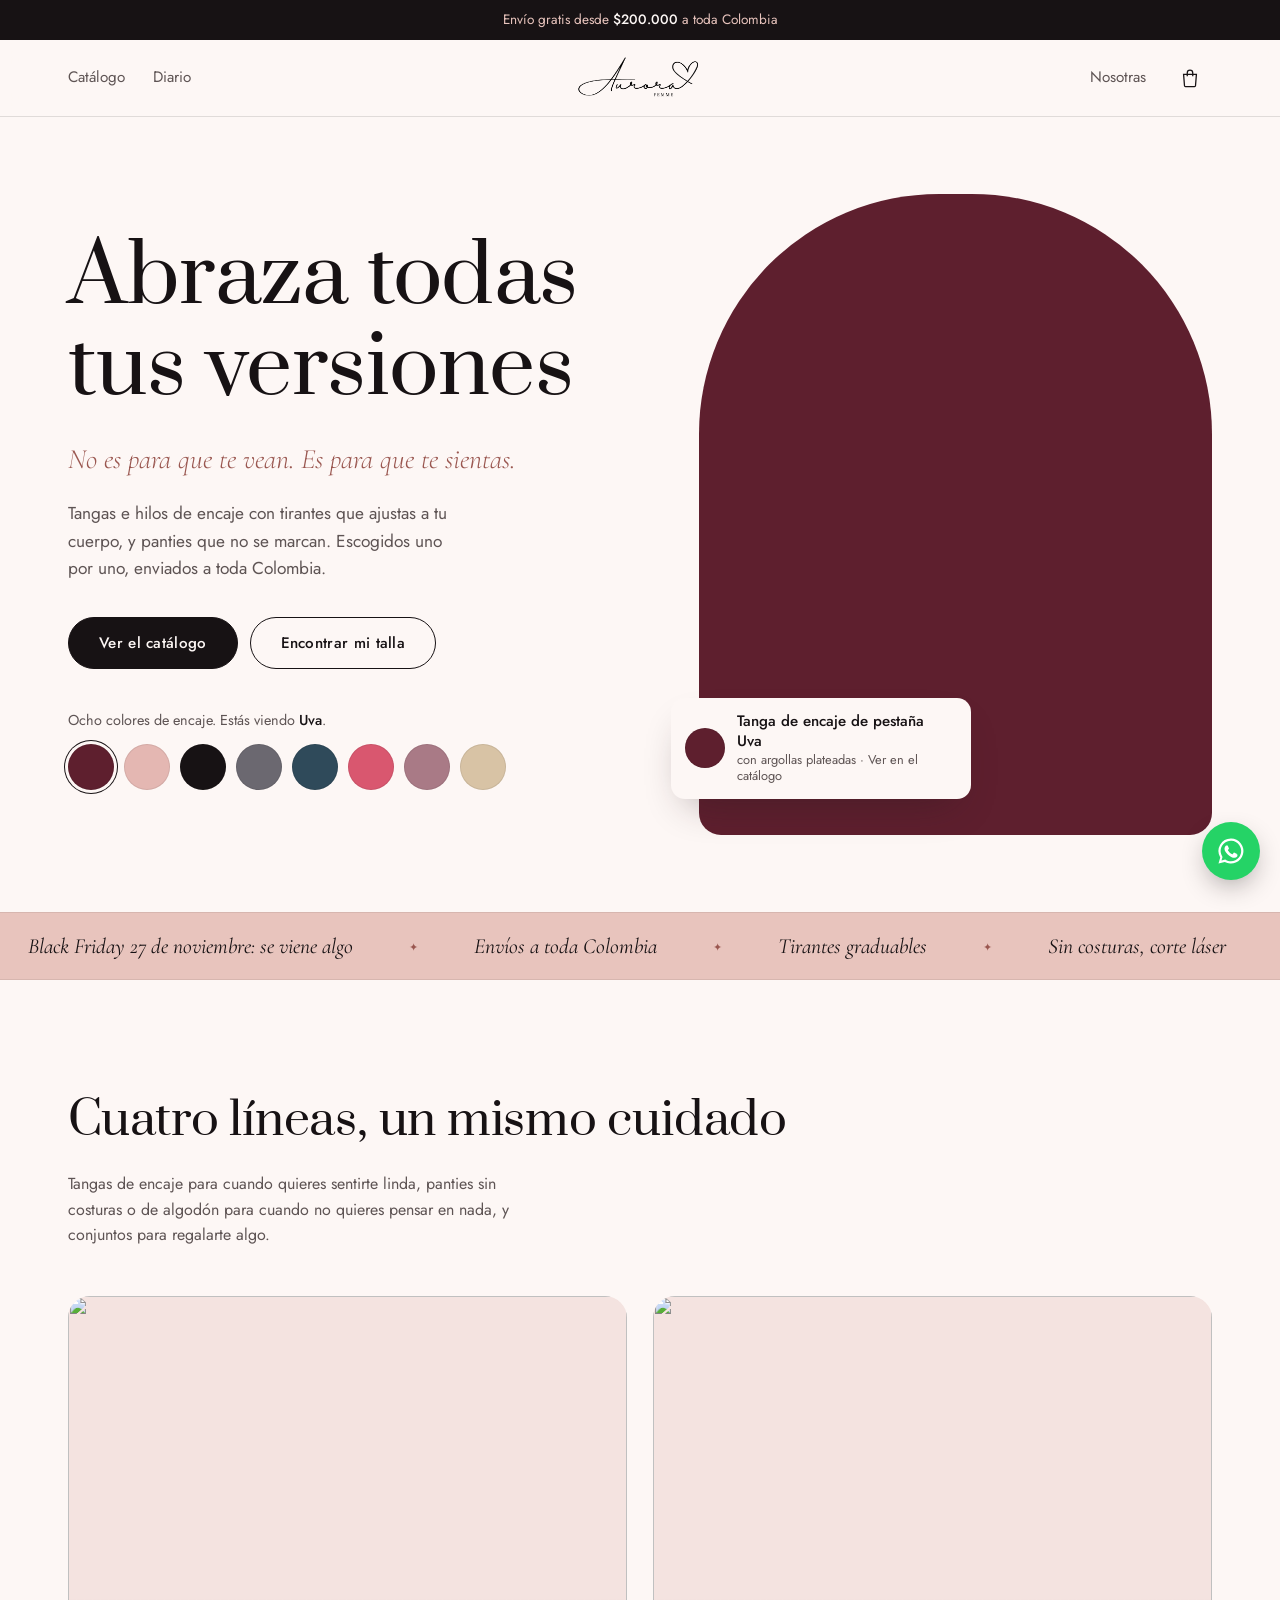
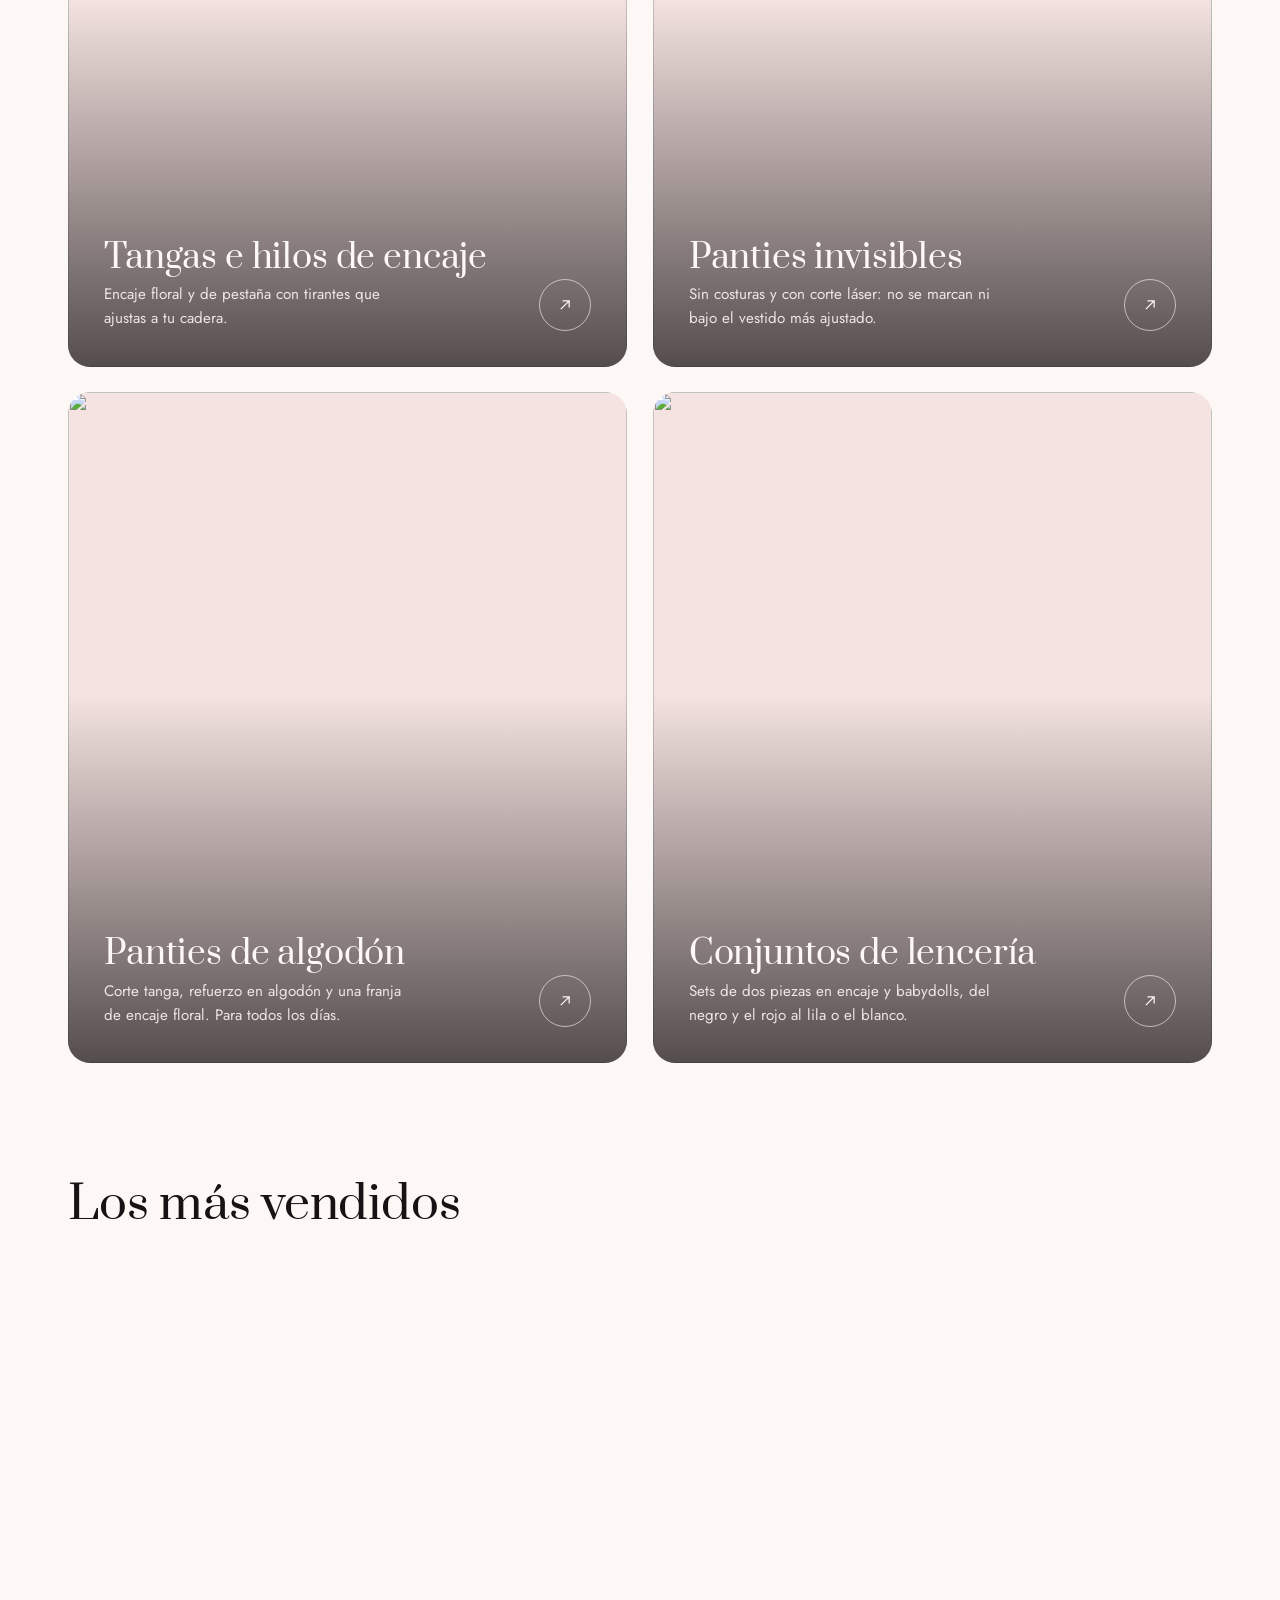
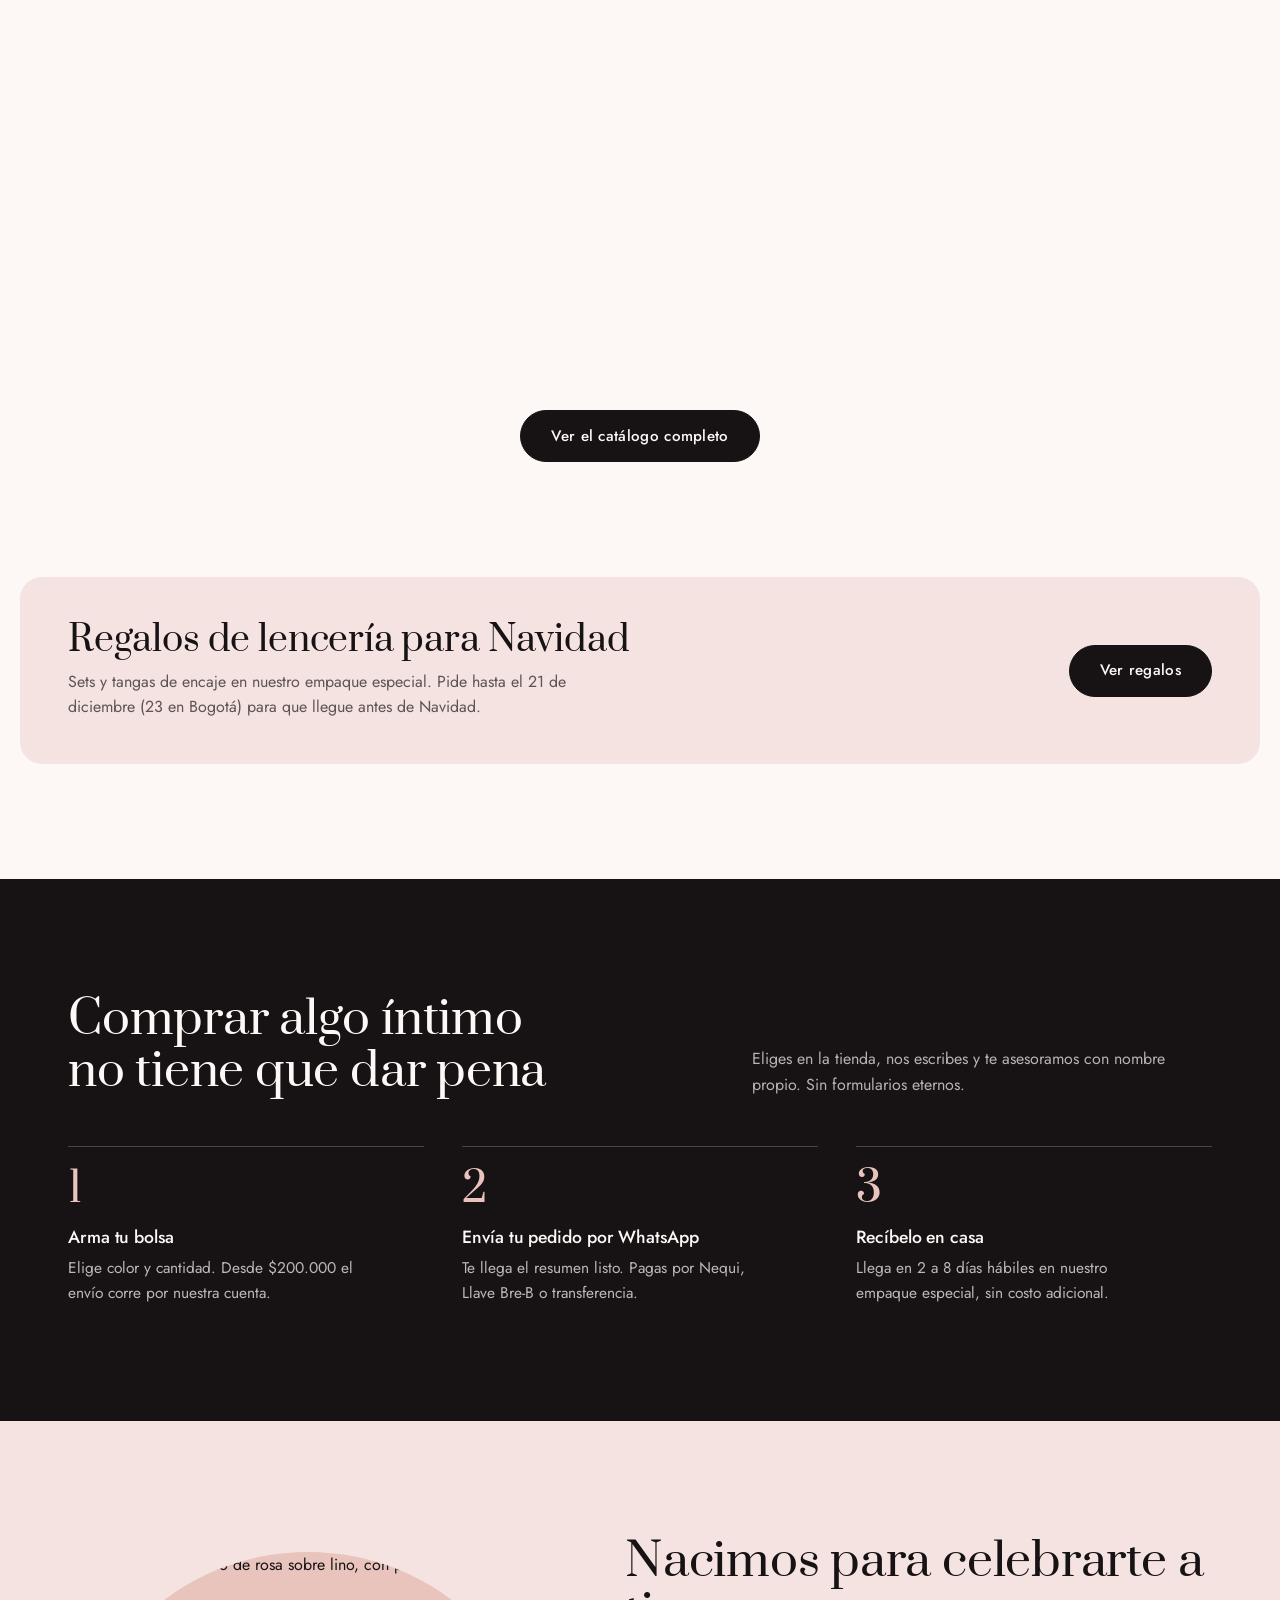
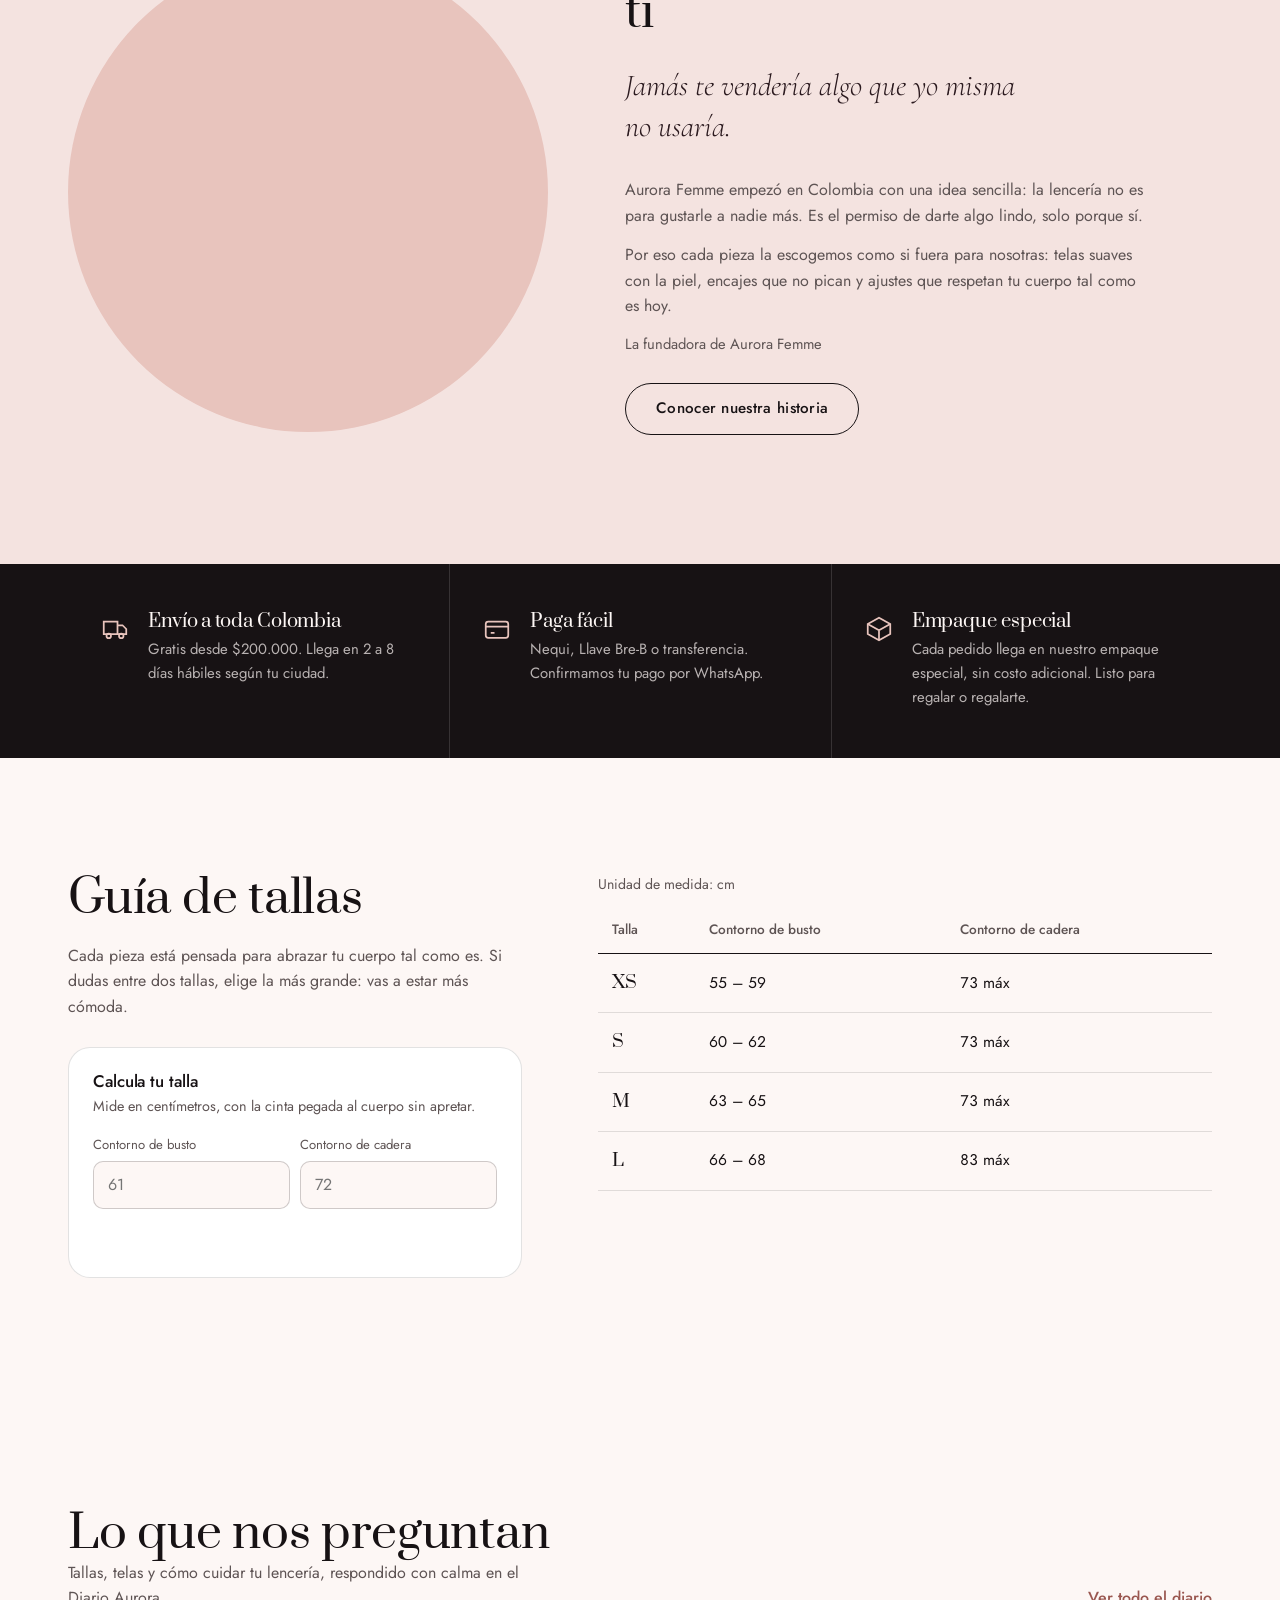
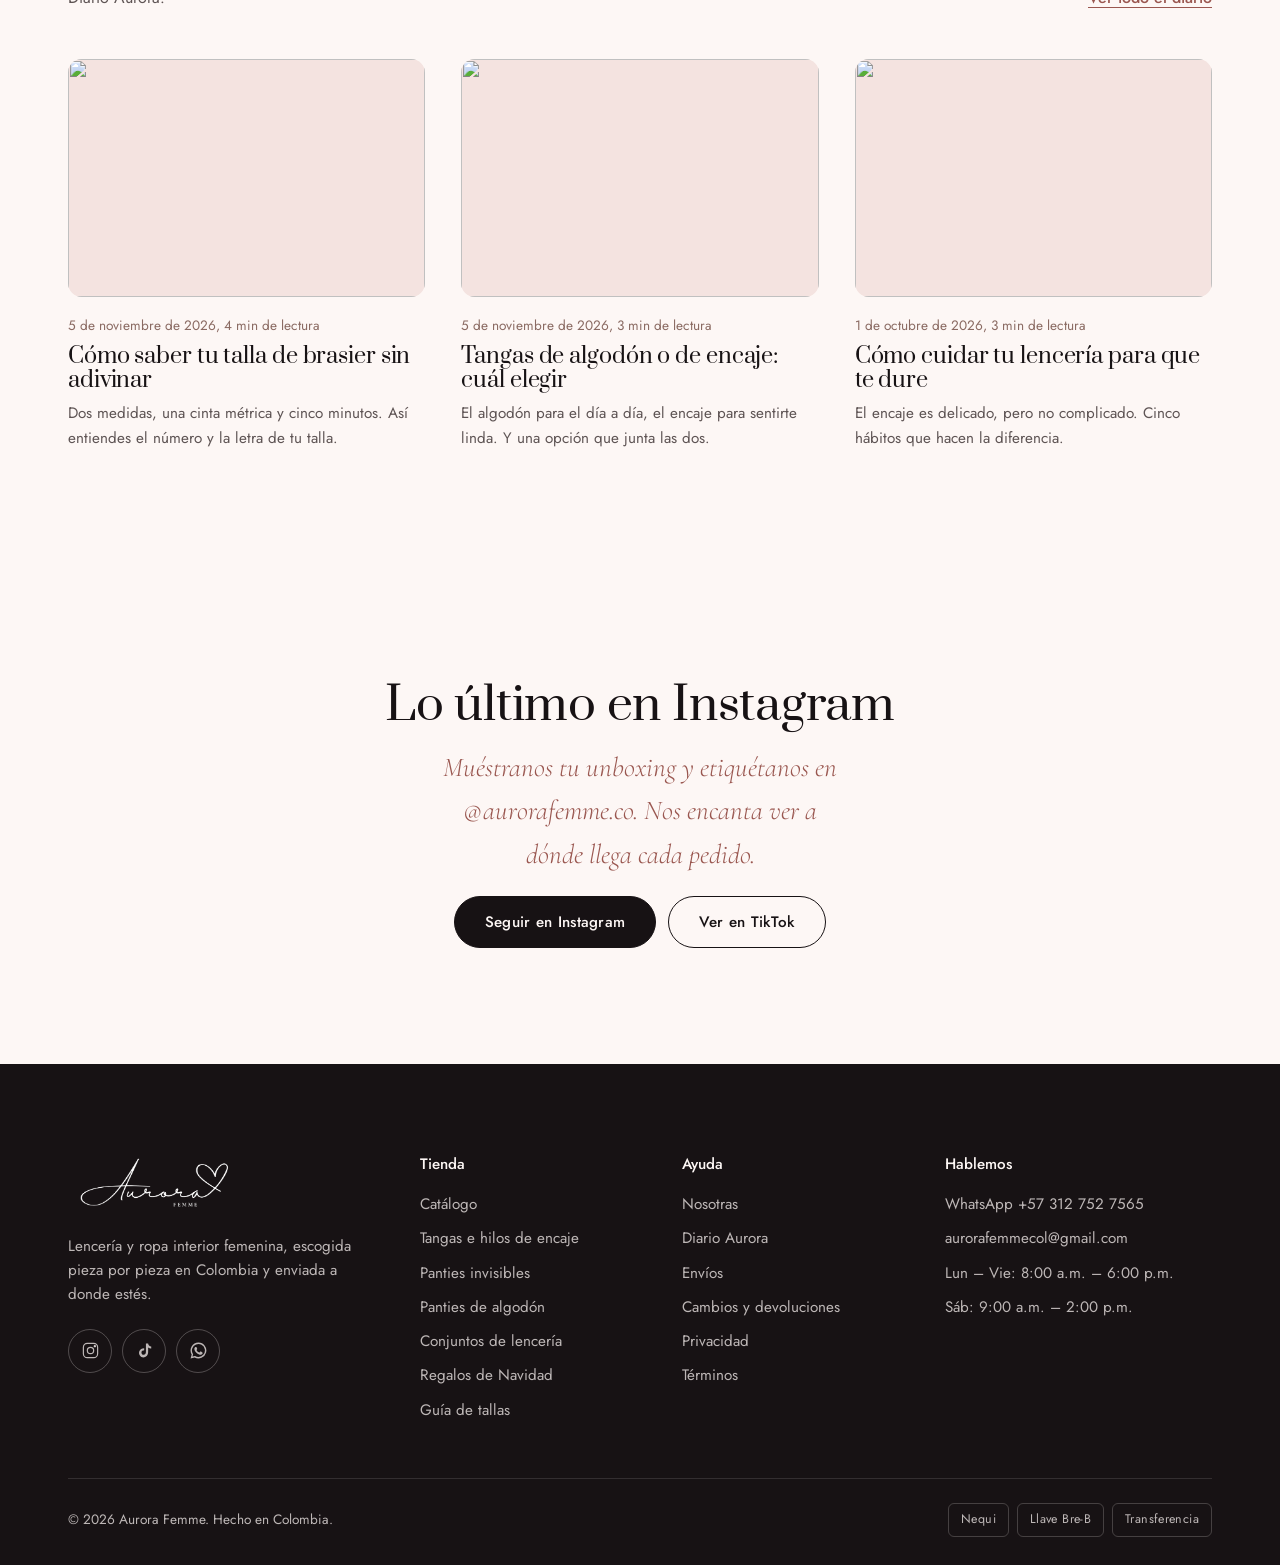
==== index.html @ 82bb41f5 "Inicio: «Los más vendidos» con 6 piezas destacadas Co-Authored-By: Claude Opus 5.5 <noreply@anthropi" ====
<!doctype html>
<html lang="es-CO">
<head>
  <meta charset="utf-8">
  <meta name="viewport" content="width=device-width, initial-scale=1">
  <meta name="google-site-verification" content="SIF3cgUHE0r634bguiJNfOstT3e2vjDaqOjC7hUJe2I" />
  <title>Aurora Femme | Lencería y ropa interior femenina en Colombia</title>
  <meta name="description" content="Lencería y ropa interior femenina: hilos de encaje, panties invisibles sin costuras y conjuntos de lencería. Envíos a toda Colombia, gratis desde $200.000.">
  <link rel="canonical" href="https://aurorafemme.co/">
  <meta name="theme-color" content="#FDF7F5">
  <meta property="og:title" content="Aurora Femme — Abraza todas tus versiones">
  <meta property="og:description" content="Lencería y ropa interior femenina. Envíos a toda Colombia.">
  <meta property="og:type" content="website">
  <meta property="og:image" content="https://aurorafemme.co/assets/img/nosotras/equipo-aurora-femme-1366.jpg">
  <meta property="og:url" content="https://aurorafemme.co/">
  <meta property="og:locale" content="es_CO">
  <link rel="icon" href="/favicon.ico" sizes="48x48">
  <link rel="icon" href="/assets/img/favicon-96.png" type="image/png" sizes="96x96">
  <link rel="apple-touch-icon" href="/assets/img/apple-touch-icon.png">
  <link rel="preconnect" href="https://fonts.googleapis.com">
  <link rel="preconnect" href="https://fonts.gstatic.com" crossorigin>
  <link href="https://fonts.googleapis.com/css2?family=Cormorant+Garamond:ital,wght@1,300;1,400&family=Jost:wght@300;400;500&family=Prata&display=swap" rel="stylesheet">
  <!-- Foto principal del inicio (HG008 Uva, la primera del cajón de colores): se pide antes para que cargue rápido -->
  <link rel="preload" as="image" href="/assets/img/catalogo/tanga-de-encaje-de-pestana-uva-con-argollas-plateadas.webp" imagesrcset="/assets/img/catalogo/tanga-de-encaje-de-pestana-uva-con-argollas-plateadas-480.webp 480w, /assets/img/catalogo/tanga-de-encaje-de-pestana-uva-con-argollas-plateadas.webp 1000w" imagesizes="(max-width: 860px) 100vw, 45vw" fetchpriority="high">
  <link rel="stylesheet" href="assets/css/styles.css?v=17">
  <script src="assets/js/medicion.js?v=17" defer></script>
  <script type="application/ld+json">{"@context": "https://schema.org", "@type": "OnlineStore", "@id": "https://aurorafemme.co/#tienda", "name": "Aurora Femme", "alternateName": "Aurora Femme Colombia", "url": "https://aurorafemme.co/", "logo": "https://aurorafemme.co/assets/img/icono-512.png", "image": "https://aurorafemme.co/assets/img/nosotras/equipo-aurora-femme-1366.jpg", "description": "Lencería y ropa interior femenina con envíos a toda Colombia.", "slogan": "Abraza todas tus versiones", "email": "aurorafemmecol@gmail.com", "telephone": "+57 312 752 7565", "areaServed": {"@type": "Country", "name": "Colombia"}, "address": {"@type": "PostalAddress", "addressLocality": "Ibagué", "addressRegion": "Tolima", "addressCountry": "CO"}, "sameAs": ["https://www.instagram.com/aurorafemme.co", "https://www.tiktok.com/@aurorafemme.co"], "contactPoint": {"@type": "ContactPoint", "contactType": "customer service", "telephone": "+57 312 752 7565", "availableLanguage": "es"}}</script>
  <script type="application/ld+json">{"@context": "https://schema.org", "@type": "WebSite", "@id": "https://aurorafemme.co/#sitio", "name": "Aurora Femme", "url": "https://aurorafemme.co/", "inLanguage": "es-CO", "publisher": {"@id": "https://aurorafemme.co/#tienda"}}</script>
</head>
<body data-pagina="inicio">
  <a class="sr-only" href="#contenido">Saltar al contenido</a>
  <div id="cabecera"></div>

  <main id="contenido">
    <!-- Hero: el cajón de colores -->
    <section class="hero">
      <div class="wrap">
        <div class="hero-texto">
          <h1>Abraza todas tus versiones</h1>
          <p class="claim">No es para que te vean. Es para que te sientas.</p>
          <p class="bajada">Tangas e hilos de encaje con tirantes que ajustas a tu cuerpo, y panties que no se marcan. Escogidos uno por uno, enviados a toda Colombia.</p>
          <div class="hero-cta">
            <a class="btn" href="tienda.html">Ver el catálogo</a>
            <a class="btn btn--claro" href="#tallas">Encontrar mi talla</a>
          </div>
          <div class="cajon">
            <p class="cajon-titulo">Ocho colores de encaje. Estás viendo <b id="cajonColor">Uva</b>.</p>
            <ul id="cajon" aria-label="Colores de la colección de hilos"></ul>
          </div>
        </div>
        <div class="hero-visual">
          <div class="hero-foto" id="heroFoto"></div>
          <a class="hero-ficha" id="heroFicha" href="tienda.html">
            <i class="muestra" aria-hidden="true"></i>
            <div><strong>Tanga de encaje</strong><span>Ver en el catálogo</span></div>
          </a>
        </div>
      </div>
    </section>

    <div class="franja" aria-hidden="true">
      <div class="franja-pista">
        <span>Black Friday 27 de noviembre: se viene algo</span><span>Envíos a toda Colombia</span><span>Tirantes graduables</span><span>Sin costuras, corte láser</span><span>Empaque especial incluido</span>
        <span>Black Friday 27 de noviembre: se viene algo</span><span>Envíos a toda Colombia</span><span>Tirantes graduables</span><span>Sin costuras, corte láser</span><span>Empaque especial incluido</span>
      </div>
    </div>

    <!-- Colecciones -->
    <section class="seccion">
      <div class="wrap">
        <div class="seccion-cabeza">
          <h2>Cuatro líneas, un mismo cuidado</h2>
          <p>Tangas de encaje para cuando quieres sentirte linda, panties sin costuras o de algodón para cuando no quieres pensar en nada, y conjuntos para regalarte algo.</p>
        </div>
        <div class="colecciones" id="colecciones"></div>
      </div>
    </section>

    <!-- Los más vendidos (los destacados de la plataforma) -->
    <section class="seccion" style="padding-top:0">
      <div class="wrap">
        <div class="seccion-cabeza">
          <h2>Los más vendidos</h2>
        </div>
      </div>
      <!-- Destacados de la plataforma (Configuración → Catálogo → Tienda web → «Solo los destacados»). Cambia limite=6 para mostrar más o menos -->
      <div class="catalogo">
        <iframe id="aurora-destacados" data-src="https://pedidos.laempanadaguerrera.com/t/AURORA?embed=1&vista=destacados&limite=6" src="about:blank" title="Los más vendidos" loading="lazy"
          style="width:100%;height:700px;border:0;display:block"
          sandbox="allow-scripts allow-same-origin allow-popups allow-popups-to-escape-sandbox allow-forms"></iframe>
      </div>
      <div class="wrap destacados-cta">
        <a class="btn" href="tienda.html">Ver el catálogo completo</a>
      </div>
    </section>


    <!-- Regalos de temporada -->
    <section class="seccion regalos-banda" aria-label="Regalos de Navidad">
      <div class="wrap">
        <div>
          <h2>Regalos de lencería para Navidad</h2>
          <p>Sets y tangas de encaje en nuestro empaque especial. Pide hasta el 21 de diciembre (23 en Bogotá) para que llegue antes de Navidad.</p>
        </div>
        <a class="btn" href="regalos-de-lenceria/">Ver regalos</a>
      </div>
    </section>

    <!-- Cómo comprar -->
    <section class="seccion pasos-seccion">
      <div class="wrap">
        <div class="seccion-cabeza">
          <h2>Comprar algo íntimo no tiene que dar pena</h2>
          <p>Eliges en la tienda, nos escribes y te asesoramos con nombre propio. Sin formularios eternos.</p>
        </div>
        <ol class="pasos">
          <li><h3>Arma tu bolsa</h3><p>Elige color y cantidad. Desde $200.000 el envío corre por nuestra cuenta.</p></li>
          <li><h3>Envía tu pedido por WhatsApp</h3><p>Te llega el resumen listo. Pagas por Nequi, Llave Bre-B o transferencia.</p></li>
          <li><h3>Recíbelo en casa</h3><p>Llega en 2 a 8 días hábiles en nuestro empaque especial, sin costo adicional.</p></li>
        </ol>
      </div>
    </section>

    <!-- Historia -->
    <section class="seccion historia">
      <div class="wrap">
        <div class="historia-foto" id="historiaFoto"></div>
        <div>
          <h2>Nacimos para celebrarte a ti</h2>
          <blockquote>Jamás te vendería algo que yo misma no usaría.</blockquote>
          <p>Aurora Femme empezó en Colombia con una idea sencilla: la lencería no es para gustarle a nadie más. Es el permiso de darte algo lindo, solo porque sí.</p>
          <p>Por eso cada pieza la escogemos como si fuera para nosotras: telas suaves con la piel, encajes que no pican y ajustes que respetan tu cuerpo tal como es hoy.</p>
          <p class="firma">La fundadora de Aurora Femme</p>
          <p style="margin-top:26px"><a class="btn btn--claro" href="nosotras.html">Conocer nuestra historia</a></p>
        </div>
      </div>
    </section>

    <!-- Confianza -->
    <section class="confianza" aria-label="Por qué comprar en Aurora Femme">
      <div class="wrap">
        <div class="confianza-item">
          <svg viewBox="0 0 24 24" fill="none" stroke="currentColor" stroke-width="1.4"><path d="M3 6h11v10H3zM14 9h4l3 3v4h-7"/><circle cx="7" cy="17.5" r="1.8"/><circle cx="17" cy="17.5" r="1.8"/></svg>
          <div><h3>Envío a toda Colombia</h3><p>Gratis desde $200.000. Llega en 2 a 8 días hábiles según tu ciudad.</p></div>
        </div>
        <div class="confianza-item">
          <svg viewBox="0 0 24 24" fill="none" stroke="currentColor" stroke-width="1.4"><rect x="3" y="6" width="18" height="13" rx="2"/><path d="M3 10h18M7 15h3"/></svg>
          <div><h3>Paga fácil</h3><p>Nequi, Llave Bre-B o transferencia. Confirmamos tu pago por WhatsApp.</p></div>
        </div>
        <div class="confianza-item">
          <svg viewBox="0 0 24 24" fill="none" stroke="currentColor" stroke-width="1.4"><path d="M3 8 12 3l9 5v8l-9 5-9-5V8Z"/><path d="m3 8 9 5 9-5M12 13v8"/></svg>
          <div><h3>Empaque especial</h3><p>Cada pedido llega en nuestro empaque especial, sin costo adicional. Listo para regalar o regalarte.</p></div>
        </div>
      </div>
    </section>

    <!-- Tallas -->
    <section class="seccion tallas" id="tallas">
      <div class="wrap">
        <div class="tallas-intro">
          <h2>Guía de tallas</h2>
          <p>Cada pieza está pensada para abrazar tu cuerpo tal como es. Si dudas entre dos tallas, elige la más grande: vas a estar más cómoda.</p>
          <form class="calculadora" id="calculadora">
            <h3>Calcula tu talla</h3>
            <p style="color:var(--gris-seda)">Mide en centímetros, con la cinta pegada al cuerpo sin apretar.</p>
            <div class="calc-campos calc-campos--dos">
              <div class="campo"><label for="c-busto">Contorno de busto</label><input id="c-busto" name="busto" type="number" inputmode="decimal" min="40" max="120" step="0.5" placeholder="61"></div>
              <div class="campo"><label for="c-cadera">Contorno de cadera</label><input id="c-cadera" name="cadera" type="number" inputmode="decimal" min="40" max="140" step="0.5" placeholder="72"></div>
            </div>
            <p class="calc-resultado" id="calcResultado" aria-live="polite"></p>
          </form>
        </div>
        <div class="tabla-scroll">
          <table class="tabla" id="tablaTallas">
            <caption>Unidad de medida: cm</caption>
            <thead><tr><th scope="col">Talla</th><th scope="col">Contorno de busto</th><th scope="col">Contorno de cadera</th></tr></thead>
            <tbody>
              <tr><td>XS</td><td>55 – 59</td><td>73 máx</td></tr>
              <tr><td>S</td><td>60 – 62</td><td>73 máx</td></tr>
              <tr><td>M</td><td>63 – 65</td><td>73 máx</td></tr>
              <tr><td>L</td><td>66 – 68</td><td>83 máx</td></tr>
            </tbody>
          </table>
        </div>
      </div>
    </section>

    <!-- Reseñas (se muestra solo cuando hay reseñas reales en data.js) -->
    <section class="seccion resenas" id="resenas" hidden>
      <div class="wrap">
        <div class="seccion-cabeza"><h2>Lo que dicen ellas</h2><p>Reseñas de clientas que ya recibieron su pedido.</p></div>
        <div class="resenas-lista" id="resenasLista"></div>
      </div>
    </section>

    <!-- Diario -->
    <section class="seccion diario-inicio">
      <div class="wrap">
        <div class="seccion-cabeza">
          <div>
            <h2>Lo que nos preguntan</h2>
            <p>Tallas, telas y cómo cuidar tu lencería, respondido con calma en el Diario Aurora.</p>
          </div>
          <a class="enlace" href="diario/">Ver todo el diario</a>
        </div>
        <div class="notas" id="diarioInicio"></div>
      </div>
    </section>

    <!-- Instagram: últimas publicaciones (scripts/instagram.mjs, una vez al día) -->
    <section class="seccion comunidad" id="instagram" aria-labelledby="ig-titulo">
      <div class="wrap">
        <div class="ig-cabeza">
          <div>
            <h2 id="ig-titulo">Lo último en Instagram</h2>
            <p class="claim">Muéstranos tu unboxing y etiquétanos en @aurorafemme.co. Nos encanta ver a dónde llega cada pedido.</p>
          </div>
          <div class="comunidad-redes">
            <a class="btn" href="https://instagram.com/aurorafemme.co" target="_blank" rel="noopener">Seguir en Instagram</a>
            <a class="btn btn--claro" href="https://tiktok.com/@aurorafemme.co" target="_blank" rel="noopener">Ver en TikTok</a>
          </div>
        </div>
        <ul class="ig-grid" id="igGrid" hidden></ul>
      </div>
    </section>
  </main>

  <div id="pie"><nav class="pie-estatico wrap" aria-label="Mapa del sitio"><ul><li><a href="/">Inicio</a></li><li><a href="/tienda.html">Catálogo</a></li><li><a href="/tangas-de-encaje/">Tangas e hilos de encaje</a></li><li><a href="/panties-invisibles/">Panties invisibles</a></li><li><a href="/panties-de-encaje/">Panties de algodón y encaje</a></li><li><a href="/conjuntos-de-lenceria/">Conjuntos de lencería</a></li><li><a href="/regalos-de-lenceria/">Regalos de Navidad</a></li><li><a href="/diario/">Diario Aurora</a></li><li><a href="/nosotras.html">Nosotras</a></li><li><a href="/index.html#tallas">Guía de tallas</a></li><li><a href="/politicas.html">Envíos y cambios</a></li></ul></nav></div>

  <script src="assets/js/data.js?v=17"></script>
  <script src="assets/js/instagram.js?v=17"></script>
  <script src="assets/js/catalogo.js?v=17"></script>
  <script src="assets/js/app.js?v=17"></script>
  <script>
  /* Franja de destacados: alto automático, bolsa a pantalla completa y contador de la cabecera */
  (function () {
    var f = document.getElementById('aurora-destacados');
    if (!f) return;
    var ORIGEN = new URL(f.dataset.src).origin;
    // Se carga cuando falta poco para verla: el inicio abre más rápido
    function cargar() { if (f.dataset.src) { f.src = f.dataset.src; f.removeAttribute('data-src'); } }
    if ('IntersectionObserver' in window) {
      var obs = new IntersectionObserver(function (es) { if (es.some(function (e) { return e.isIntersecting; })) { cargar(); obs.disconnect(); } }, { rootMargin: '400px 0px' });
      obs.observe(f);
    } else { cargar(); }
    var P = 'aurora:', KEY = 'aurora-tienda-estado', BASE = f.getAttribute('style'), alto = null;
    function enviar(m) { f.contentWindow.postMessage(m, ORIGEN); }
    function subir(on) { for (var e = f.parentElement; e && e !== document.body; e = e.parentElement) { if (on) { if (getComputedStyle(e).zIndex !== 'auto') { e.setAttribute('data-z', e.style.zIndex); e.style.zIndex = '2147483000'; } } else if (e.hasAttribute('data-z')) { e.style.zIndex = e.getAttribute('data-z'); e.removeAttribute('data-z'); } } }
    function abrir() { subir(true); f.style.cssText = 'position:fixed;inset:0;width:100%;height:100%;z-index:2147483000;border:0;background:transparent'; document.documentElement.style.overflow = 'hidden'; }
    function cerrar() { subir(false); f.style.cssText = BASE; if (alto) f.style.height = alto + 'px'; document.documentElement.style.overflow = ''; }
    window.addEventListener('message', function (e) {
      if (e.origin !== ORIGEN || e.source !== f.contentWindow) return;
      var m = e.data || {};
      if (typeof m.tipo !== 'string' || m.tipo.indexOf(P) !== 0) return;
      switch (m.tipo.slice(P.length)) {
        case 'altura': alto = m.alto; if (f.style.position !== 'fixed') f.style.height = m.alto + 'px'; break;
        case 'bolsa-abierta': abrir(); break;
        case 'bolsa-cerrada': cerrar(); break;
        case 'subir': f.scrollIntoView({ behavior: 'smooth', block: 'start' }); break;
        case 'bolsa': if (window.auroraContador) window.auroraContador(m.unidades); break;
        case 'estado-guardar': try { localStorage.setItem(KEY, JSON.stringify({ bolsa: m.bolsa, cliente: m.cliente })); } catch (x) {} break;
        case 'estado-pedir': var s = null; try { s = JSON.parse(localStorage.getItem(KEY) || 'null'); } catch (x) {} enviar({ tipo: P + 'estado', bolsa: s && s.bolsa, cliente: s && s.cliente }); break;
      }
    });
  })();
  </script>
</body>
</html>
---- assets/css/styles.css ----
/* =========================================================
   Aurora Femme — estilos
   Sistema de marca v1.0: Prata (titulares), Cormorant Garamond
   itálica (un claim por pieza), Jost (texto e interfaz).
   ========================================================= */

:root {
  --negro: #171214;
  --ciruela: #2B1A1F;
  --rosa: #E8C4BD;
  --nube: #F4E3E0;
  --blanco: #FDF7F5;
  --terracota: #B97F79;
  --terracota-p: #9A5750;
  --dorado: #B08A5A;
  --gris-seda: #5E5454;
  --topo: #8A6A62;
  --linea: rgba(23, 18, 20, .12);

  --f-titular: "Prata", Georgia, serif;
  --f-claim: "Cormorant Garamond", Georgia, serif;
  --f-texto: "Jost", system-ui, sans-serif;

  --wrap: 1240px;
  --gutter: clamp(16px, 4vw, 48px);
  --r-s: 6px;
  --r-l: 22px;
  --ease: cubic-bezier(.2, .7, .2, 1);
}

*, *::before, *::after { box-sizing: border-box; }
html { -webkit-text-size-adjust: 100%; scroll-behavior: smooth; }
body {
  margin: 0;
  background: var(--blanco);
  color: var(--negro);
  font-family: var(--f-texto);
  font-weight: 400;
  font-size: 1rem;
  line-height: 1.6;
  -webkit-font-smoothing: antialiased;
}
img { display: block; max-width: 100%; height: auto; }
a { color: inherit; }
button { font: inherit; color: inherit; cursor: pointer; }
:focus-visible { outline: 2px solid var(--terracota-p); outline-offset: 3px; border-radius: 2px; }
.sr-only { position: absolute; width: 1px; height: 1px; overflow: hidden; clip: rect(0 0 0 0); white-space: nowrap; }

h1, h2, h3 { font-family: var(--f-titular); font-weight: 400; line-height: 1.12; margin: 0; letter-spacing: -.005em; }
h1 { font-size: clamp(2.6rem, 6.4vw, 5.4rem); }
h2 { font-size: clamp(1.9rem, 3.6vw, 2.9rem); }
h3 { font-size: 1.3rem; }
p { margin: 0; }
.claim { font-family: var(--f-claim); font-style: italic; font-weight: 300; }

.wrap { max-width: var(--wrap); margin: 0 auto; padding: 0 var(--gutter); }
.seccion { padding: clamp(64px, 9vw, 120px) 0; }
.seccion-cabeza { display: flex; justify-content: space-between; align-items: end; gap: 24px; margin-bottom: clamp(28px, 4vw, 48px); flex-wrap: wrap; }
.seccion-cabeza p { color: var(--gris-seda); max-width: 46ch; }

/* ---------- Botones ---------- */
.btn {
  display: inline-flex; align-items: center; justify-content: center; gap: 10px;
  min-height: 52px; padding: 0 30px;
  border: 1px solid var(--negro); border-radius: 999px;
  background: var(--negro); color: var(--blanco);
  font-family: var(--f-texto); font-weight: 500; font-size: .95rem; letter-spacing: .02em;
  text-decoration: none; transition: background .25s var(--ease), color .25s var(--ease), border-color .25s;
}
.btn:hover { background: var(--terracota-p); border-color: var(--terracota-p); }
.btn--claro { background: transparent; color: var(--negro); }
.btn--claro:hover { background: var(--negro); color: var(--blanco); border-color: var(--negro); }
.btn--bloque { width: 100%; }
.btn--wa { background: #1f7a4d; border-color: #1f7a4d; }
.btn--wa:hover { background: #17603c; border-color: #17603c; }
.enlace { color: var(--terracota-p); text-underline-offset: 4px; font-weight: 500; }

/* ---------- Barra de aviso ---------- */
.aviso {
  background: var(--negro); color: var(--rosa);
  text-align: center; font-size: .85rem; padding: 9px var(--gutter);
}
.aviso strong { color: var(--blanco); font-weight: 500; }

/* ---------- Cabecera ---------- */
.cabecera {
  position: sticky; top: 0; z-index: 40;
  background: rgba(253, 247, 245, .92);
  backdrop-filter: saturate(1.4) blur(12px);
  -webkit-backdrop-filter: saturate(1.4) blur(12px);
  border-bottom: 1px solid var(--linea);
}
.cabecera .wrap { display: grid; grid-template-columns: 1fr auto 1fr; align-items: center; height: 76px; }
.nav { display: flex; gap: 28px; }
.nav a { text-decoration: none; font-size: .95rem; color: var(--gris-seda); padding: 6px 0; border-bottom: 1px solid transparent; }
.nav a:hover, .nav a[aria-current="page"] { color: var(--negro); border-bottom-color: var(--negro); }
.logo { display: block; justify-self: center; }
.logo img { height: 52px; width: auto; }
.acciones { display: flex; justify-content: flex-end; gap: 6px; }
.icono-btn {
  position: relative; display: grid; place-items: center;
  width: 44px; height: 44px; border: 0; border-radius: 50%; background: transparent;
  text-decoration: none;
}
.icono-btn:hover { background: var(--nube); }
.icono-btn svg { width: 22px; height: 22px; }
.contador {
  position: absolute; top: 3px; right: 1px; min-width: 19px; height: 19px; padding: 0 5px;
  border-radius: 999px; background: var(--terracota-p); color: #fff;
  font-size: .7rem; font-weight: 500; line-height: 19px; text-align: center;
}
.contador[data-n="0"] { display: none; }
.menu-btn { display: none; }

/* Menú móvil */
.menu-movil {
  position: fixed; inset: 0; z-index: 60; background: var(--blanco);
  display: flex; flex-direction: column; padding: 24px var(--gutter);
  transform: translateX(-100%); transition: transform .4s var(--ease); visibility: hidden;
}
.menu-movil.abierto { transform: none; visibility: visible; }
.menu-movil nav { display: flex; flex-direction: column; margin-top: 40px; }
.menu-movil nav a { font-family: var(--f-titular); font-size: 2rem; text-decoration: none; padding: 10px 0; border-bottom: 1px solid var(--linea); }
.menu-movil .cerrar { align-self: flex-end; }

/* ---------- Hero: el cajón de colores ---------- */
.hero { position: relative; overflow: hidden; }
.hero .wrap {
  display: grid; grid-template-columns: 1.05fr .95fr; gap: clamp(32px, 5vw, 80px);
  align-items: center; padding-top: clamp(40px, 6vw, 80px); padding-bottom: clamp(48px, 6vw, 88px);
}
.hero-texto h1 { margin-bottom: 22px; }
.hero-texto .claim { font-size: clamp(1.4rem, 2.2vw, 1.75rem); color: var(--terracota-p); margin-bottom: 18px; }
.hero-texto p.bajada { color: var(--gris-seda); font-size: 1.08rem; max-width: 40ch; margin-bottom: 34px; }
.hero-cta { display: flex; gap: 12px; flex-wrap: wrap; }

.hero-visual { position: relative; }
.hero-foto {
  position: relative; aspect-ratio: 4 / 5; border-radius: 240px 240px var(--r-l) var(--r-l);
  overflow: hidden; background: var(--color-activo, var(--nube));
  transition: background .6s var(--ease);
}
.hero-foto img {
  position: absolute; inset: 0; width: 100%; height: 100%; object-fit: cover;
  transition: opacity .5s var(--ease), transform 1.2s var(--ease);
}
.hero-foto img.saliendo { opacity: 0; transform: scale(1.03); }
.hero-ficha {
  position: absolute; left: -28px; bottom: 36px;
  background: var(--blanco); border-radius: 14px; padding: 14px 18px 14px 14px;
  display: flex; align-items: center; gap: 12px;
  box-shadow: 0 18px 40px -18px rgba(43, 26, 31, .45);
  text-decoration: none; max-width: 300px;
}
.hero-ficha .muestra { width: 40px; height: 40px; border-radius: 50%; flex: none; background: var(--color-activo); box-shadow: inset 0 0 0 1px rgba(0,0,0,.08); transition: background .6s var(--ease); }
.hero-ficha span { display: block; font-size: .8rem; color: var(--gris-seda); line-height: 1.3; }
.hero-ficha strong { display: block; font-weight: 500; font-size: .95rem; line-height: 1.3; }

.cajon { margin-top: 40px; }
.cajon-titulo { font-size: .9rem; color: var(--gris-seda); margin-bottom: 12px; }
.cajon-titulo b { color: var(--negro); font-weight: 500; }
.cajon ul { list-style: none; margin: 0; padding: 0; display: flex; flex-wrap: wrap; gap: 10px; }
.tela {
  width: 46px; height: 46px; border-radius: 50%;
  border: 0; background: var(--c);
  box-shadow: inset 0 0 0 1px rgba(0,0,0,.08), 0 0 0 0 var(--blanco), 0 0 0 0 var(--negro);
  transition: box-shadow .25s var(--ease), transform .25s var(--ease);
}
.tela:hover { transform: translateY(-2px); }
.tela[aria-pressed="true"] { box-shadow: inset 0 0 0 1px rgba(0,0,0,.08), 0 0 0 3px var(--blanco), 0 0 0 4px var(--negro); }

/* ---------- Franja ---------- */
.franja { background: var(--rosa); overflow: hidden; border-block: 1px solid rgba(23,18,20,.08); }
.franja-pista { display: flex; width: max-content; animation: deslizar 38s linear infinite; }
.franja-pista span { padding: 16px 28px; font-family: var(--f-claim); font-style: italic; font-size: 1.35rem; white-space: nowrap; }
.franja-pista span::after { content: "✦"; font-style: normal; font-size: .7rem; color: var(--terracota-p); margin-left: 56px; vertical-align: middle; }
@keyframes deslizar { to { transform: translateX(-50%); } }

/* ---------- Colecciones ---------- */
.colecciones { display: grid; grid-template-columns: repeat(2, 1fr); gap: clamp(16px, 2vw, 28px); }
.coleccion {
  position: relative; display: block; overflow: hidden; border-radius: var(--r-l);
  aspect-ratio: 5 / 6; text-decoration: none; color: var(--blanco); background: var(--nube);
}
.coleccion img { position: absolute; inset: 0; width: 100%; height: 100%; object-fit: cover; transition: transform 1s var(--ease); }
.coleccion:hover img { transform: scale(1.04); }
.coleccion::after { content: ""; position: absolute; inset: 0; background: linear-gradient(180deg, transparent 45%, rgba(23,18,20,.72)); }
.coleccion-texto { position: absolute; z-index: 1; left: 0; right: 0; bottom: 0; padding: clamp(20px, 3vw, 36px); display: flex; justify-content: space-between; align-items: end; gap: 20px; }
.coleccion-texto h3 { font-size: clamp(1.6rem, 2.6vw, 2.2rem); margin-bottom: 6px; }
.coleccion-texto p { font-size: .95rem; opacity: .88; max-width: 34ch; }
.coleccion-flecha { flex: none; width: 52px; height: 52px; border-radius: 50%; border: 1px solid rgba(253,247,245,.6); display: grid; place-items: center; transition: background .3s, color .3s; }
.coleccion:hover .coleccion-flecha { background: var(--blanco); color: var(--negro); }

/* ---------- Productos ---------- */
.grilla { display: grid; grid-template-columns: repeat(4, 1fr); gap: clamp(14px, 2vw, 28px) clamp(12px, 1.6vw, 22px); }
.tarjeta { position: relative; display: flex; flex-direction: column; }
.tarjeta-media { position: relative; z-index: 1; }
.tarjeta-foto {
  position: relative; display: block; aspect-ratio: 4 / 5; overflow: hidden;
  border-radius: 14px; background: var(--nube);
}
.tarjeta-foto img { width: 100%; height: 100%; object-fit: cover; transition: transform .9s var(--ease); }
.tarjeta:hover .tarjeta-foto img { transform: scale(1.035); }
.tarjeta-agregar {
  position: absolute; left: 10px; right: 10px; bottom: 10px;
  min-height: 44px; border: 0; border-radius: 999px;
  background: rgba(253,247,245,.94); color: var(--negro); font-weight: 500; font-size: .9rem;
  opacity: 0; transform: translateY(8px); transition: opacity .3s var(--ease), transform .3s var(--ease), background .2s;
}
.tarjeta:hover .tarjeta-agregar, .tarjeta-agregar:focus-visible { opacity: 1; transform: none; }
.tarjeta-agregar:hover { background: var(--negro); color: var(--blanco); }
.tarjeta-info { padding: 14px 2px 0; display: grid; grid-template-columns: 1fr auto; gap: 2px 12px; }
.tarjeta-info h3 { font-family: var(--f-texto); font-weight: 400; font-size: .98rem; line-height: 1.35; }
.tarjeta-info h3 a { text-decoration: none; }
.tarjeta-info h3 a::before { content: ""; position: absolute; inset: 0; z-index: 0; }
.tarjeta-precio { font-weight: 500; white-space: nowrap; }
.tarjeta-color { grid-column: 1 / -1; display: flex; align-items: center; gap: 8px; font-size: .85rem; color: var(--gris-seda); }
.punto { width: 12px; height: 12px; border-radius: 50%; background: var(--c); box-shadow: inset 0 0 0 1px rgba(0,0,0,.12); flex: none; }
.tarjeta-agregar { z-index: 1; }

/* ---------- Cómo comprar ---------- */
.pasos-seccion { background: var(--negro); color: var(--blanco); }
.pasos-seccion h2 { max-width: 16ch; }
.pasos-seccion .seccion-cabeza p { color: rgba(253,247,245,.7); }
.pasos { list-style: none; margin: 0; padding: 0; display: grid; grid-template-columns: repeat(3, 1fr); gap: clamp(20px, 3vw, 40px); counter-reset: paso; }
.pasos li { border-top: 1px solid rgba(253,247,245,.22); padding-top: 22px; counter-increment: paso; }
.pasos li::before { content: counter(paso); display: block; font-family: var(--f-titular); font-size: 2.6rem; color: var(--rosa); line-height: 1; margin-bottom: 18px; }
.pasos h3 { font-family: var(--f-texto); font-weight: 500; font-size: 1.1rem; margin-bottom: 8px; }
.pasos p { color: rgba(253,247,245,.72); font-size: .97rem; max-width: 34ch; }
.garantias { display: flex; flex-wrap: wrap; gap: 10px 28px; margin-top: 52px; padding-top: 28px; border-top: 1px solid rgba(253,247,245,.12); color: rgba(253,247,245,.8); font-size: .92rem; }
.garantias span { display: inline-flex; align-items: center; gap: 10px; }
.garantias svg { width: 18px; height: 18px; color: var(--rosa); }

/* ---------- Historia ---------- */
.historia { background: var(--nube); }
.historia .wrap { display: grid; grid-template-columns: .9fr 1.1fr; gap: clamp(32px, 6vw, 96px); align-items: center; }
.historia-foto { aspect-ratio: 1; border-radius: 50%; overflow: hidden; background: var(--rosa); }
.historia-foto img { width: 100%; height: 100%; object-fit: cover; }
.historia blockquote { margin: 26px 0 30px; font-family: var(--f-claim); font-style: italic; font-weight: 300; font-size: clamp(1.4rem, 2.4vw, 1.9rem); line-height: 1.35; color: var(--ciruela); max-width: 30ch; }
.historia p { color: var(--gris-seda); max-width: 52ch; margin-bottom: 14px; }
.firma { font-size: .92rem; color: var(--topo); margin-top: 6px; }

/* ---------- Tallas ---------- */
.tallas .wrap { display: grid; grid-template-columns: .85fr 1.15fr; gap: clamp(32px, 6vw, 80px); align-items: start; }
.tallas-intro p { color: var(--gris-seda); margin: 18px 0; max-width: 44ch; }
.calculadora { margin-top: 28px; padding: 24px; border: 1px solid var(--linea); border-radius: var(--r-l); background: #fff; }
.calculadora h3 { font-family: var(--f-texto); font-weight: 500; font-size: 1.05rem; margin-bottom: 4px; }
.calculadora > p { font-size: .9rem; margin: 0 0 16px; }
.calc-campos { display: grid; grid-template-columns: repeat(3, 1fr); gap: 10px; }
.calc-campos--dos { grid-template-columns: repeat(2, 1fr); }
.campo label { display: block; font-size: .82rem; color: var(--gris-seda); margin-bottom: 6px; }
.campo input, .campo select, .campo textarea {
  width: 100%; min-height: 46px; padding: 10px 14px;
  border: 1px solid rgba(23,18,20,.2); border-radius: 10px; background: var(--blanco);
  font: inherit; color: var(--negro);
}
.campo textarea { min-height: 84px; resize: vertical; }
.campo input:focus, .campo select:focus, .campo textarea:focus { outline: none; border-color: var(--terracota-p); box-shadow: 0 0 0 3px rgba(154,87,80,.15); }
.calc-resultado { margin-top: 16px; min-height: 28px; font-size: .98rem; }
.calc-resultado b { font-family: var(--f-titular); font-weight: 400; font-size: 1.6rem; color: var(--terracota-p); margin-right: 6px; }

.tabla { width: 100%; border-collapse: collapse; font-size: .97rem; font-variant-numeric: tabular-nums; }
.tabla caption { text-align: left; font-size: .88rem; color: var(--gris-seda); padding-bottom: 12px; }
.tabla th { text-align: left; font-weight: 500; font-size: .85rem; color: var(--gris-seda); padding: 12px 14px; border-bottom: 1px solid var(--negro); }
.tabla td { padding: 15px 14px; border-bottom: 1px solid var(--linea); }
.tabla td:first-child { font-family: var(--f-titular); font-size: 1.1rem; }
.tabla tr.marcada td { background: var(--nube); }
.tabla-scroll { overflow-x: auto; }

/* ---------- Comunidad ---------- */
.comunidad { text-align: center; }
.comunidad .claim { font-size: clamp(1.3rem, 2.2vw, 1.7rem); color: var(--terracota-p); margin: 14px auto 28px; max-width: 34ch; }
.comunidad-redes { display: flex; justify-content: center; gap: 12px; flex-wrap: wrap; }

/* ---------- Pie ---------- */
.pie { background: var(--negro); color: rgba(253,247,245,.72); padding: clamp(56px, 7vw, 88px) 0 28px; font-size: .95rem; }
.pie-grid { display: grid; grid-template-columns: 1.4fr 1fr 1fr 1.2fr; gap: 40px; }
.pie-marca img { height: 64px; width: auto; filter: invert(1) brightness(1.2); margin-bottom: 18px; }
.pie-marca p { max-width: 34ch; }
.pie h4 { font-family: var(--f-texto); font-weight: 500; font-size: .95rem; color: var(--blanco); margin: 0 0 16px; }
.pie ul { list-style: none; margin: 0; padding: 0; display: grid; gap: 10px; }
.pie a { text-decoration: none; }
.pie a:hover { color: var(--rosa); }
.redes { display: flex; gap: 10px; margin-top: 22px; }
.redes a { width: 44px; height: 44px; border-radius: 50%; border: 1px solid rgba(253,247,245,.25); display: grid; place-items: center; }
.redes a:hover { border-color: var(--rosa); }
.redes svg { width: 19px; height: 19px; }
.pie-base { display: flex; justify-content: space-between; align-items: center; flex-wrap: wrap; gap: 16px; margin-top: 56px; padding-top: 24px; border-top: 1px solid rgba(253,247,245,.12); font-size: .85rem; }
.medios { display: flex; gap: 8px; flex-wrap: wrap; }
.medios span { padding: 6px 12px; border: 1px solid rgba(253,247,245,.2); border-radius: 6px; font-size: .78rem; letter-spacing: .03em; }

/* ---------- WhatsApp flotante ---------- */
.wa-flotante {
  position: fixed; right: 20px; bottom: 20px; z-index: 30;
  width: 58px; height: 58px; border-radius: 50%; background: #25D366; color: #fff;
  display: grid; place-items: center; box-shadow: 0 10px 28px -8px rgba(23,18,20,.45);
  transition: transform .25s var(--ease);
}
.wa-flotante:hover { transform: scale(1.06); }
.wa-flotante svg { width: 30px; height: 30px; }

/* ---------- Carrito (panel) ---------- */
.velo { position: fixed; inset: 0; z-index: 70; background: rgba(23,18,20,.45); opacity: 0; visibility: hidden; transition: opacity .35s var(--ease), visibility .35s; }
.velo.visible { opacity: 1; visibility: visible; }
.carrito {
  position: fixed; top: 0; right: 0; bottom: 0; z-index: 80;
  width: min(460px, 100%); background: var(--blanco);
  display: flex; flex-direction: column;
  transform: translateX(100%); transition: transform .45s var(--ease); visibility: hidden;
}
.carrito.abierto { transform: none; visibility: visible; }
.carrito-cabeza { display: flex; justify-content: space-between; align-items: center; padding: 20px 24px; border-bottom: 1px solid var(--linea); }
.carrito-cabeza h2 { font-size: 1.6rem; }
.carrito-cuerpo { flex: 1; overflow-y: auto; padding: 8px 24px; }
.envio-meta { padding: 16px 24px; background: var(--nube); font-size: .9rem; }
.barra { height: 4px; border-radius: 4px; background: rgba(23,18,20,.1); margin-top: 10px; overflow: hidden; }
.barra i { display: block; height: 100%; background: var(--terracota-p); transition: width .5s var(--ease); }
.linea-item { display: grid; grid-template-columns: 76px 1fr auto; gap: 14px; padding: 18px 0; border-bottom: 1px solid var(--linea); }
.linea-item img { width: 76px; height: 95px; object-fit: cover; border-radius: 8px; background: var(--nube); }
.linea-item h3 { font-family: var(--f-texto); font-weight: 400; font-size: .95rem; line-height: 1.35; }
.linea-item .meta { font-size: .82rem; color: var(--gris-seda); margin-top: 2px; }
.cantidad { display: inline-flex; align-items: center; border: 1px solid rgba(23,18,20,.2); border-radius: 999px; margin-top: 10px; }
.cantidad button { width: 34px; height: 34px; border: 0; background: none; font-size: 1.1rem; }
.cantidad span { min-width: 22px; text-align: center; font-size: .9rem; }
.quitar { border: 0; background: none; font-size: .8rem; color: var(--gris-seda); text-decoration: underline; text-underline-offset: 3px; padding: 4px 0; margin-left: 12px; }
.linea-precio { font-weight: 500; font-size: .95rem; text-align: right; }
.carrito-vacio { text-align: center; padding: 64px 12px; }
.carrito-vacio p { color: var(--gris-seda); margin: 10px 0 24px; }
.carrito-pie { padding: 20px 24px 24px; border-top: 1px solid var(--linea); background: #fff; }
.totales { display: grid; gap: 6px; margin-bottom: 18px; font-size: .95rem; }
.totales div { display: flex; justify-content: space-between; }
.totales .total { font-size: 1.15rem; font-weight: 500; padding-top: 8px; border-top: 1px solid var(--linea); margin-top: 4px; }
.nota-pago { font-size: .82rem; color: var(--gris-seda); text-align: center; margin-top: 12px; }
.checkout-form { display: grid; gap: 12px; }
.checkout-form .doble { display: grid; grid-template-columns: 1fr 1fr; gap: 10px; }
.volver { border: 0; background: none; font-size: .9rem; color: var(--terracota-p); text-decoration: underline; text-underline-offset: 3px; padding: 0; margin-bottom: 6px; }

/* Aviso flotante */
.toast {
  position: fixed; left: 50%; top: 20px; z-index: 90;
  transform: translate(-50%, -16px); opacity: 0; max-width: calc(100% - 32px); text-align: center;
  background: var(--negro); color: var(--blanco); padding: 12px 20px; border-radius: 999px;
  font-size: .92rem; transition: opacity .3s, transform .3s var(--ease); pointer-events: none;
}
.toast.visible { opacity: 1; transform: translate(-50%, 0); }

/* ---------- Página: tienda ---------- */
.cabeza-pagina { padding: clamp(40px, 6vw, 72px) 0 clamp(24px, 3vw, 36px); }
.cabeza-pagina p { color: var(--gris-seda); margin-top: 12px; max-width: 52ch; }
.filtros { display: flex; flex-wrap: wrap; gap: 8px; align-items: center; justify-content: space-between; padding-bottom: 28px; margin-bottom: 32px; border-bottom: 1px solid var(--linea); }
.chips { display: flex; gap: 8px; flex-wrap: wrap; }
.chip { min-height: 40px; padding: 0 18px; border-radius: 999px; border: 1px solid rgba(23,18,20,.2); background: transparent; font-size: .9rem; }
.chip[aria-pressed="true"] { background: var(--negro); color: var(--blanco); border-color: var(--negro); }
.filtros select { min-height: 40px; padding: 0 14px; border-radius: 999px; border: 1px solid rgba(23,18,20,.2); background: transparent; font: inherit; font-size: .9rem; }
.conteo { font-size: .9rem; color: var(--gris-seda); }

/* ---------- Página: producto ---------- */
.producto { display: grid; grid-template-columns: 1.1fr .9fr; gap: clamp(28px, 5vw, 72px); padding: clamp(28px, 4vw, 56px) 0 clamp(64px, 8vw, 110px); align-items: start; }
.producto-foto { position: sticky; top: 100px; aspect-ratio: 4 / 5; border-radius: var(--r-l); overflow: hidden; background: var(--nube); }
.producto-foto img { width: 100%; height: 100%; object-fit: cover; }
.migas { font-size: .85rem; color: var(--gris-seda); margin-bottom: 18px; }
.migas a { text-decoration: none; }
.migas a:hover { color: var(--negro); }
.producto-info h1 { font-size: clamp(2rem, 3.4vw, 2.8rem); }
.producto-info .detalle { color: var(--gris-seda); margin-top: 8px; }
.producto-precio { font-size: 1.5rem; margin: 22px 0 26px; }
.bloque { padding: 20px 0; border-top: 1px solid var(--linea); }
.bloque-titulo { font-size: .9rem; color: var(--gris-seda); margin-bottom: 12px; }
.bloque-titulo b { color: var(--negro); font-weight: 500; }
.variantes { display: flex; flex-wrap: wrap; gap: 10px; }
.variantes a { width: 38px; height: 38px; border-radius: 50%; background: var(--c); box-shadow: inset 0 0 0 1px rgba(0,0,0,.1); }
.variantes a[aria-current="true"] { box-shadow: inset 0 0 0 1px rgba(0,0,0,.1), 0 0 0 3px var(--blanco), 0 0 0 4px var(--negro); }
.comprar { display: grid; grid-template-columns: auto 1fr; gap: 10px; margin-top: 8px; }
.comprar .cantidad { margin: 0; height: 52px; }
.comprar .cantidad button { height: 50px; width: 42px; }
.ventajas { list-style: none; padding: 0; margin: 22px 0 0; display: grid; gap: 10px; font-size: .93rem; color: var(--gris-seda); }
.ventajas li { display: flex; gap: 10px; align-items: center; }
.ventajas svg { width: 18px; height: 18px; color: var(--terracota-p); flex: none; }
details.acordeon { border-top: 1px solid var(--linea); }
details.acordeon:last-of-type { border-bottom: 1px solid var(--linea); }
details.acordeon summary { list-style: none; cursor: pointer; padding: 18px 0; display: flex; justify-content: space-between; font-weight: 500; }
details.acordeon summary::-webkit-details-marker { display: none; }
details.acordeon summary::after { content: "+"; font-weight: 300; font-size: 1.3rem; line-height: 1; transition: transform .3s; }
details.acordeon[open] summary::after { transform: rotate(45deg); }
details.acordeon > div { padding-bottom: 20px; color: var(--gris-seda); font-size: .95rem; }

/* ---------- Página: texto (nosotras / políticas) ---------- */
.texto-largo { max-width: 720px; padding-bottom: clamp(64px, 8vw, 110px); }
.texto-largo h2 { font-size: 1.7rem; margin: 48px 0 14px; }
.texto-largo p, .texto-largo li { color: var(--gris-seda); margin-bottom: 14px; }
.texto-largo ul { padding-left: 20px; }
.politicas-nav { display: flex; gap: 8px; flex-wrap: wrap; margin-bottom: 8px; }


/* ---------- Cabecera: extras ---------- */
.nav-extra { align-self: center; text-decoration: none; font-size: .95rem; color: var(--gris-seda); padding: 6px 10px; border-bottom: 1px solid transparent; margin-right: 6px; }
.nav-extra:hover, .nav-extra[aria-current="page"] { color: var(--negro); border-bottom-color: var(--negro); }

/* ---------- Buscador ---------- */
.buscador {
  position: fixed; inset: 0; z-index: 75; background: rgba(23,18,20,.4);
  opacity: 0; visibility: hidden; transition: opacity .3s var(--ease), visibility .3s;
}
.buscador.abierto { opacity: 1; visibility: visible; }
.buscador > .wrap {
  background: var(--blanco); max-width: none; padding-top: 18px; padding-bottom: 32px;
  max-height: 88vh; overflow-y: auto;
  transform: translateY(-16px); transition: transform .35s var(--ease);
  border-radius: 0 0 var(--r-l) var(--r-l);
}
.buscador.abierto > .wrap { transform: none; }
.buscador-barra { display: flex; align-items: center; gap: 12px; max-width: var(--wrap); margin: 0 auto; border-bottom: 1px solid var(--negro); padding: 6px 0; }
.buscador-barra > svg { width: 22px; height: 22px; flex: none; color: var(--gris-seda); }
.buscador-barra input { flex: 1; min-width: 0; border: 0; background: none; font-family: var(--f-titular); font-size: clamp(1.3rem, 3vw, 2rem); padding: 10px 0; color: var(--negro); outline: none; }
.buscador-barra input::-webkit-search-cancel-button { display: none; }
.buscador-sugerencias { display: flex; gap: 8px; flex-wrap: wrap; max-width: var(--wrap); margin: 18px auto 0; }
.buscador-resultados { max-width: var(--wrap); margin: 0 auto; }
.buscador-resultados .conteo { margin: 24px 0 16px; }
.buscador-vacio { margin-top: 28px; color: var(--gris-seda); }

/* ---------- Franja de confianza ---------- */
.confianza { background: var(--negro); color: var(--blanco); }
.confianza .wrap { display: grid; grid-template-columns: repeat(3, 1fr); }
.confianza-item { display: flex; gap: 18px; align-items: flex-start; padding: clamp(28px, 4vw, 48px) clamp(16px, 2.5vw, 36px); }
.confianza-item + .confianza-item { border-left: 1px solid rgba(253,247,245,.14); }
.confianza-item svg { width: 30px; height: 30px; flex: none; color: var(--rosa); margin-top: 2px; }
.confianza-item h3 { font-size: 1.15rem; margin-bottom: 6px; }
.confianza-item p { color: rgba(253,247,245,.7); font-size: .93rem; max-width: 32ch; }

/* ---------- Filtro por color ---------- */
.filtro-colores { display: flex; align-items: center; gap: 8px; flex-wrap: wrap; flex-basis: 100%; order: 3; }
.filtro-colores:empty { display: none; }
.tela--chica { width: 30px; height: 30px; }
.filtro-colores .quitar { margin-left: 6px; }

/* ---------- Reseñas ---------- */
.resenas { background: var(--nube); }
.resenas-lista { display: grid; grid-template-columns: repeat(3, 1fr); gap: clamp(14px, 2vw, 24px); }
.resena { margin: 0; background: var(--blanco); border-radius: var(--r-l); padding: 28px; display: flex; flex-direction: column; gap: 16px; }
.estrellas { display: flex; gap: 3px; color: var(--dorado); }
.estrellas svg { width: 17px; height: 17px; }
.estrellas .apagada { color: rgba(23,18,20,.15); }
.resena blockquote { margin: 0; font-family: var(--f-claim); font-style: italic; font-weight: 400; font-size: 1.3rem; line-height: 1.4; flex: 1; }
.resena figcaption { font-size: .9rem; color: var(--gris-seda); }
.resena figcaption b { color: var(--negro); font-weight: 500; }
.resena figcaption a { display: block; margin-top: 2px; color: var(--terracota-p); text-underline-offset: 3px; }

/* ---------- Diario ---------- */
.notas { display: grid; grid-template-columns: repeat(3, 1fr); gap: clamp(20px, 3vw, 36px); }
.nota { display: flex; flex-direction: column; }
.nota-foto { display: block; aspect-ratio: 3 / 2; border-radius: 14px; overflow: hidden; background: var(--nube); margin-bottom: 18px; }
.nota-foto img { width: 100%; height: 100%; object-fit: cover; transition: transform .9s var(--ease); }
.nota:hover .nota-foto img { transform: scale(1.035); }
.nota-meta { font-size: .85rem; color: var(--topo); margin-bottom: 8px; }
.nota h3 { font-size: 1.35rem; margin-bottom: 8px; }
.nota h3 a { text-decoration: none; }
.nota h3 a:hover { text-decoration: underline; text-underline-offset: 4px; text-decoration-thickness: 1px; }
.nota > p:last-child { color: var(--gris-seda); font-size: .95rem; }
.articulo { max-width: 780px; padding-top: clamp(32px, 5vw, 64px); padding-bottom: clamp(48px, 6vw, 80px); }
.articulo h1 { font-size: clamp(2rem, 4.4vw, 3.2rem); margin-bottom: 14px; }
.articulo-foto { aspect-ratio: 16 / 10; border-radius: var(--r-l); overflow: hidden; background: var(--nube); margin: 28px 0 8px; }
.articulo-foto img { width: 100%; height: 100%; object-fit: cover; }
.articulo-cuerpo { padding-bottom: 0; }
.articulo-cuerpo h2 { font-size: 1.45rem; margin: 36px 0 10px; }
.articulo-cuerpo p { font-size: 1.05rem; line-height: 1.75; }
.articulo-cierre { margin-top: 48px; padding: 32px; background: var(--nube); border-radius: var(--r-l); }
.articulo-cierre .claim { font-size: 1.5rem; color: var(--ciruela); margin-bottom: 18px; }

/* ---------- Catálogo (iframe de la plataforma) ---------- */
.catalogo { width: 100%; max-width: calc(var(--wrap) + 2 * var(--gutter)); margin: 0 auto; padding: 0 var(--gutter); }
#aurora-tienda { display: block; width: 100%; min-width: 0; border: 0; background: transparent; scroll-margin-top: 90px; }
@media (max-width: 860px) {
  .catalogo { padding: 0 8px; }
  #aurora-tienda { scroll-margin-top: 70px; }
  .tienda-pagina .cabeza-pagina { padding-bottom: 16px; }
}
.catalogo-ayuda { font-size: .88rem; color: var(--gris-seda); padding-top: 18px; padding-bottom: clamp(56px, 8vw, 96px); }

/* ---------- Nosotras: foto del equipo ---------- */
.equipo-foto { margin: 0 0 clamp(32px, 5vw, 56px); max-width: 860px; border-radius: var(--r-l); overflow: hidden; background: var(--nube); aspect-ratio: 4 / 3; }
.equipo-foto img { display: block; width: 100%; height: 100%; object-fit: cover; object-position: 50% 45%; }
@media (max-width: 860px) { .equipo-foto { aspect-ratio: 1366 / 1150; } }

/* ---------- Instagram ---------- */
.comunidad .ig-cabeza { display: grid; gap: 20px; justify-items: center; }
.comunidad .ig-cabeza .claim { margin-bottom: 0; }
.ig-grid[hidden] { display: none; }
.ig-grid { list-style: none; padding: 0; margin: clamp(28px, 4vw, 44px) 0 0; display: grid; grid-template-columns: repeat(3, 1fr); gap: clamp(8px, 1.4vw, 16px); text-align: left; }
.ig-post { position: relative; display: block; aspect-ratio: 1; overflow: hidden; border-radius: 14px; background: var(--nube); color: var(--blanco); text-decoration: none; }
.ig-post img { width: 100%; height: 100%; object-fit: cover; display: block; transition: transform .6s var(--ease); }
.ig-tipo { position: absolute; top: 10px; right: 10px; width: 30px; height: 30px; border-radius: 50%; display: grid; place-items: center; background: rgba(23,18,20,.55); }
.ig-tipo svg { width: 16px; height: 16px; }
.ig-texto { position: absolute; inset: auto 0 0 0; display: grid; gap: 6px; padding: 44px 14px 14px; font-size: .88rem; line-height: 1.4;
  background: linear-gradient(to top, rgba(23,18,20,.85), rgba(23,18,20,0)); opacity: 0; transform: translateY(8px); transition: opacity .25s var(--ease), transform .25s var(--ease); }
.ig-texto span { display: -webkit-box; -webkit-line-clamp: 3; -webkit-box-orient: vertical; overflow: hidden; }
.ig-texto small { color: var(--rosa); font-size: .78rem; font-weight: 500; }
.ig-post:hover img, .ig-post:focus-visible img { transform: scale(1.04); }
.ig-post:hover .ig-texto, .ig-post:focus-visible .ig-texto { opacity: 1; transform: none; }
@media (hover: none) { .ig-texto { display: none; } }
@media (max-width: 560px) {
  .ig-grid { grid-template-columns: repeat(2, 1fr); }
  .ig-grid li:nth-child(3):last-child { display: none; } /* con 3, en 2 columnas la tercera quedaría sola */
}

/* ---------- Responsive ---------- */
@media (max-width: 1024px) {
  .grilla { grid-template-columns: repeat(3, 1fr); }
  .resenas-lista, .notas { grid-template-columns: repeat(2, 1fr); }
  .pie-grid { grid-template-columns: 1fr 1fr; }
}
@media (max-width: 860px) {
  .nav { display: none; }
  .menu-btn { display: grid; }
  .cabecera .wrap { height: 64px; }
  .logo img { height: 42px; }
  .hero .wrap, .historia .wrap, .tallas .wrap, .producto { grid-template-columns: 1fr; }
  .hero-visual { order: -1; max-width: 460px; width: 100%; margin: 0 auto; }
  .hero-ficha { left: 12px; bottom: 16px; }
  .historia-foto { max-width: 360px; width: 100%; margin: 0 auto; }
  .producto-foto { position: relative; top: 0; }
  .pasos { grid-template-columns: 1fr; }
  .nav-extra { display: none; }
  .confianza .wrap { grid-template-columns: 1fr; padding: 0; }
  .confianza-item + .confianza-item { border-left: 0; border-top: 1px solid rgba(253,247,245,.14); }
  .grilla { grid-template-columns: repeat(2, 1fr); }
  .tarjeta-agregar { opacity: 1; transform: none; min-height: 40px; font-size: .82rem; }
}
@media (max-width: 560px) {
  .colecciones { grid-template-columns: 1fr; }
  .resenas-lista, .notas { grid-template-columns: 1fr; }
  .coleccion { aspect-ratio: 4 / 3; }
  .calc-campos { grid-template-columns: 1fr; }
  .pie-grid { grid-template-columns: 1fr; }
  .tarjeta-info { grid-template-columns: 1fr; }
  .checkout-form .doble { grid-template-columns: 1fr; }
  .aviso { font-size: .78rem; }
}
@media (prefers-reduced-motion: reduce) {
  *, *::before, *::after { animation: none !important; transition-duration: .01ms !important; scroll-behavior: auto !important; }
}

/* ---------------- Catálogo indexable: categorías y fichas de producto ---------------- */
.tarjeta-foto picture { display: block; width: 100%; height: 100%; }
.cat-resumen { font-size: .9rem; color: var(--topo) !important; letter-spacing: .02em; }
.cat-chips { margin-top: 22px; }
.cat-chips .chip { display: inline-flex; align-items: center; text-decoration: none; }
.cat-chips .chip:hover { background: var(--negro); color: var(--blanco); border-color: var(--negro); }
.cat-ayuda { max-width: 720px; }
.cat-ayuda p { color: var(--gris-seda); margin: 14px 0 0; }

.ficha-wrap { padding-top: clamp(24px, 4vw, 44px); }
.ficha { display: grid; grid-template-columns: minmax(0, 1.05fr) minmax(0, 1fr); gap: clamp(24px, 5vw, 72px); align-items: start; }
.ficha-foto { margin: 0; position: sticky; top: 96px; border-radius: var(--r-l); overflow: hidden; background: var(--nube); aspect-ratio: 4 / 5; }
.ficha-foto picture, .ficha-foto img { display: block; width: 100%; height: 100%; object-fit: cover; }
.ficha-cat { font-size: .82rem; letter-spacing: .14em; text-transform: uppercase; margin: 0 0 10px; }
.ficha-cat a { color: var(--terracota-p); text-decoration: none; }
.ficha-info h1 { font-size: clamp(1.9rem, 3.6vw, 2.8rem); line-height: 1.12; }
.ficha-precio { font-size: 1.45rem; font-weight: 500; margin: 16px 0 20px; }
.ficha-precio small { font-size: .8rem; color: var(--gris-seda); font-weight: 400; }
.ficha-dato { margin: 0 0 8px; }
.ficha-dato span { display: inline-block; min-width: 64px; color: var(--gris-seda); font-size: .9rem; }
.ficha-dato s { color: var(--topo); }
.ficha-cta { display: grid; gap: 10px; margin: 26px 0 28px; max-width: 420px; }
.ficha-agotado { padding: 14px 18px; border-radius: var(--r-s); background: var(--nube); margin: 0; }
.ficha-texto { color: var(--ciruela); max-width: 58ch; }
.ficha-garantias { list-style: none; padding: 20px 0 0; margin: 24px 0 0; border-top: 1px solid var(--linea); display: grid; gap: 10px; font-size: .95rem; color: var(--gris-seda); }
.ficha-garantias b { color: var(--negro); font-weight: 500; }
.ficha-enlaces { display: flex; gap: 22px; flex-wrap: wrap; margin-top: 22px; }
.pie-categorias { display: grid; gap: 10px; }
@media (max-width: 860px) {
  .ficha { grid-template-columns: 1fr; }
  .ficha-foto { position: static; }
  .ficha-cta { max-width: none; }
}

/* Mapa del sitio en el HTML (lo reemplaza el pie con diseño al cargar app.js) */
.pie-estatico ul { list-style: none; display: flex; flex-wrap: wrap; gap: 8px 20px; padding: 32px 0; margin: 0; font-size: .9rem; }
.pie-estatico a { color: var(--gris-seda); }

/* Franja de destacados del inicio (iframe de la plataforma) */
.destacados-cta { display: flex; justify-content: center; padding-top: clamp(20px, 3vw, 32px); }

/* Regalos de temporada */
.regalo-fechas { margin-top: 22px; padding: 18px 22px; border-radius: var(--r-s); background: var(--nube); max-width: 62ch; }
.regalo-fechas p { margin: 0 !important; color: var(--ciruela) !important; }
.regalo-fechas p + p { margin-top: 8px !important; color: var(--gris-seda) !important; font-size: .92rem; }
.regalos-banda { padding-top: 0; }
.regalos-banda .wrap { display: flex; align-items: center; justify-content: space-between; gap: 24px; flex-wrap: wrap; padding: clamp(28px, 4vw, 44px) clamp(24px, 4vw, 48px); background: var(--nube); border-radius: var(--r-l); }
.regalos-banda h2 { font-size: clamp(1.6rem, 3vw, 2.2rem); }
.regalos-banda p { color: var(--gris-seda); margin-top: 8px; max-width: 56ch; }
.catalogo-texto { max-width: 760px; padding-top: 32px; }
.catalogo-texto h2 { font-size: clamp(1.4rem, 2.6vw, 1.9rem); }
.catalogo-texto p { color: var(--gris-seda); margin-top: 12px; }
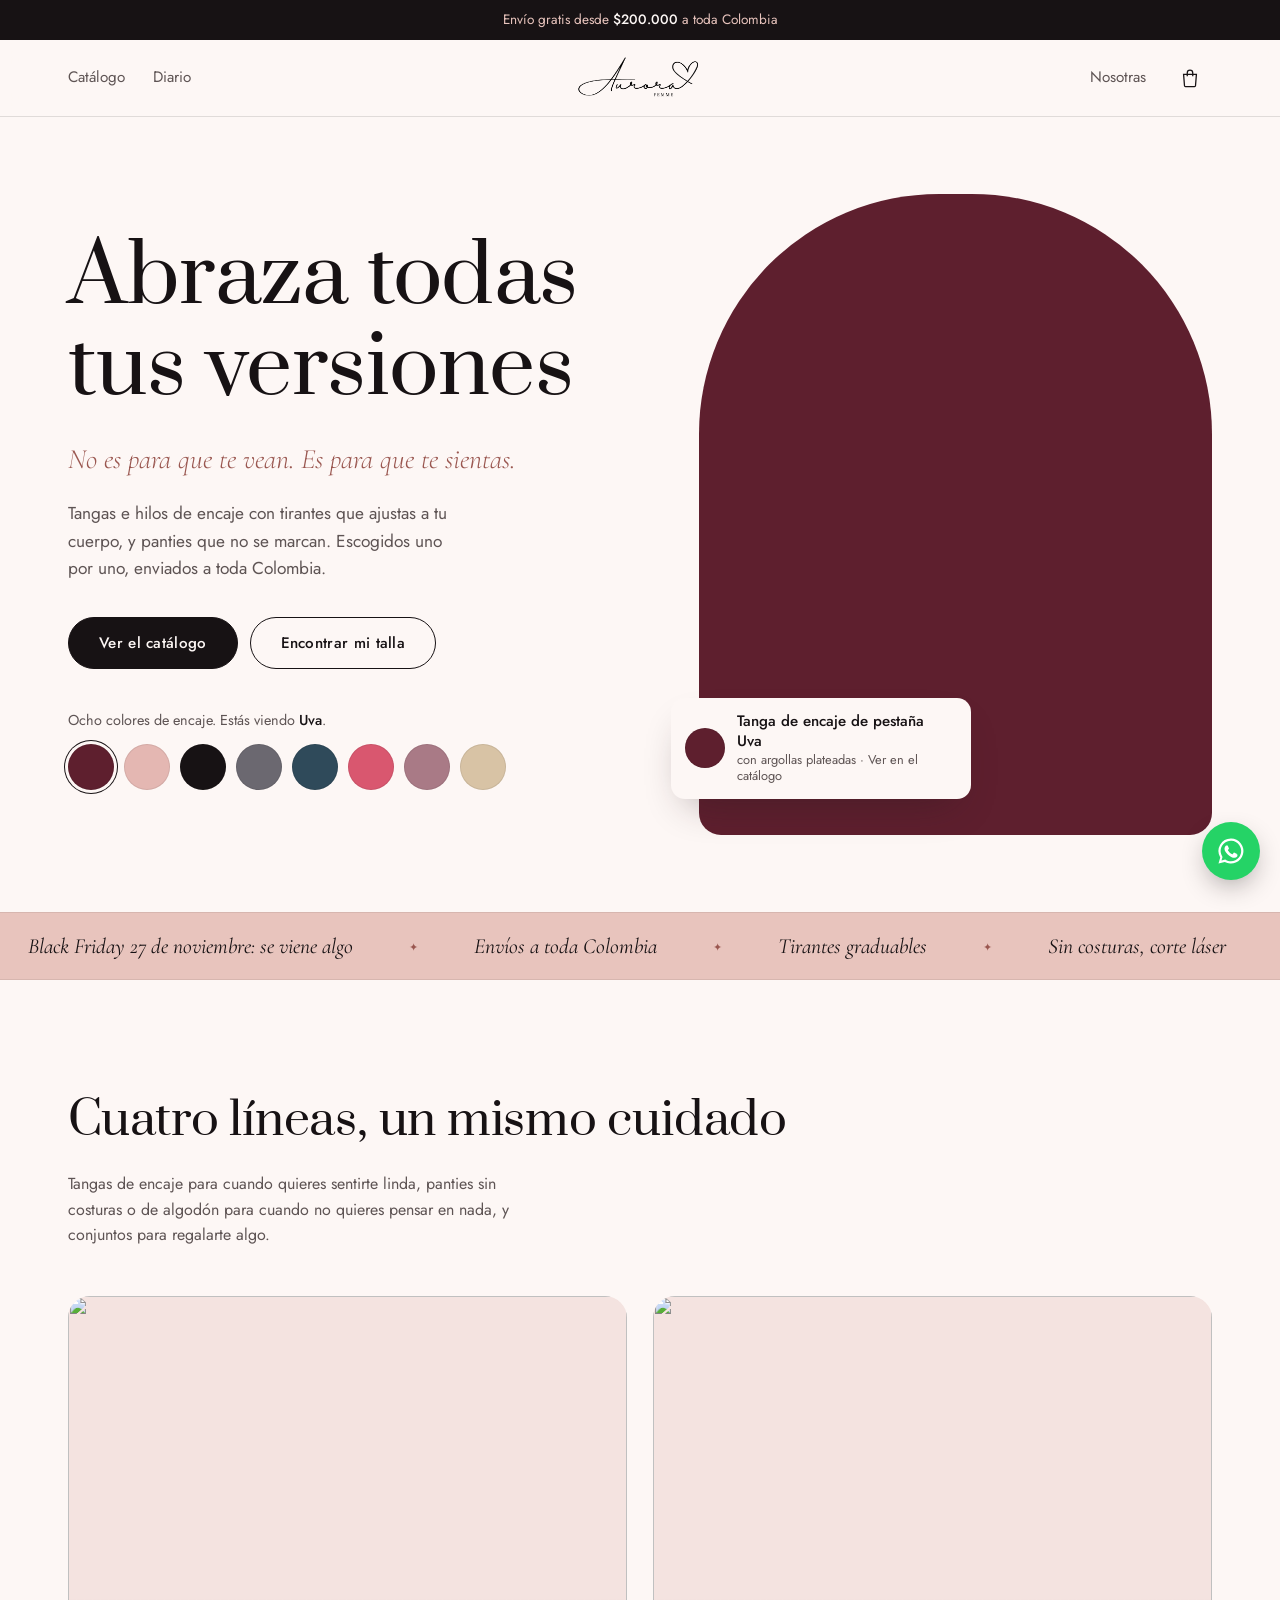
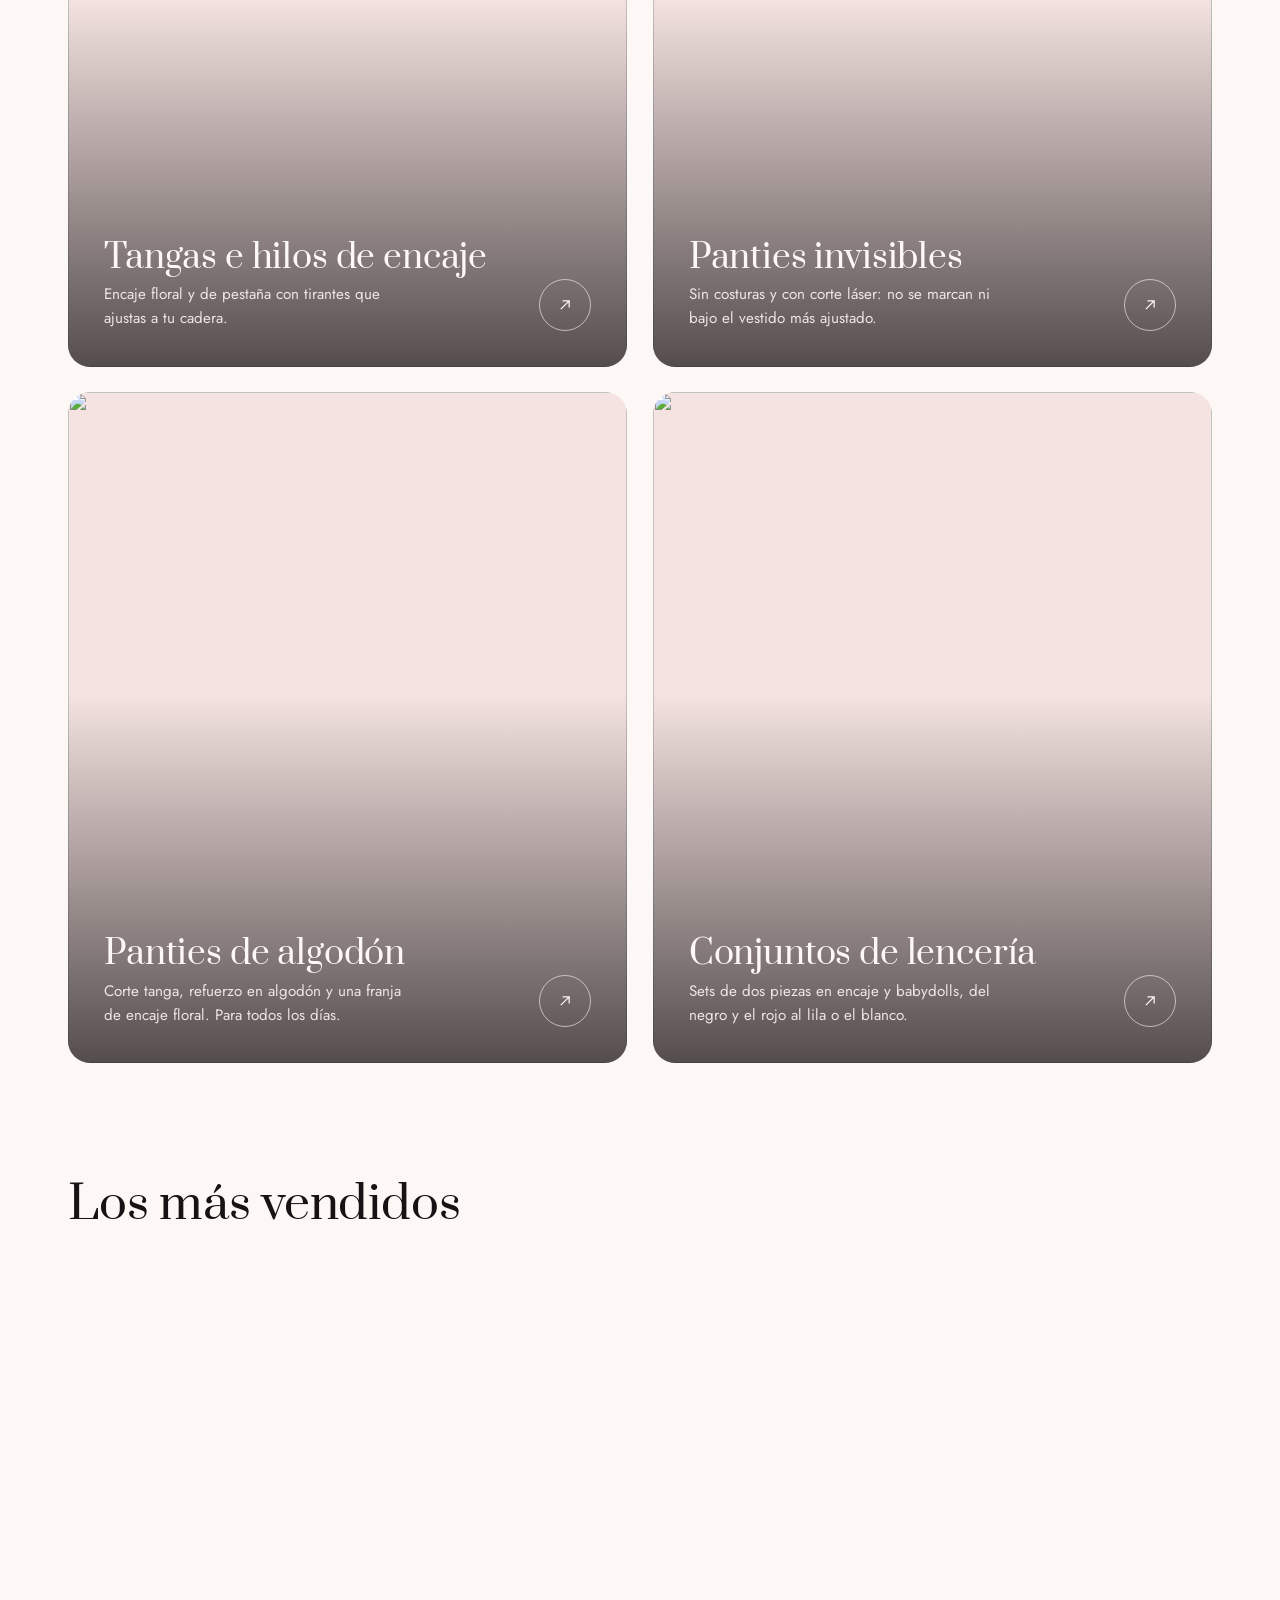
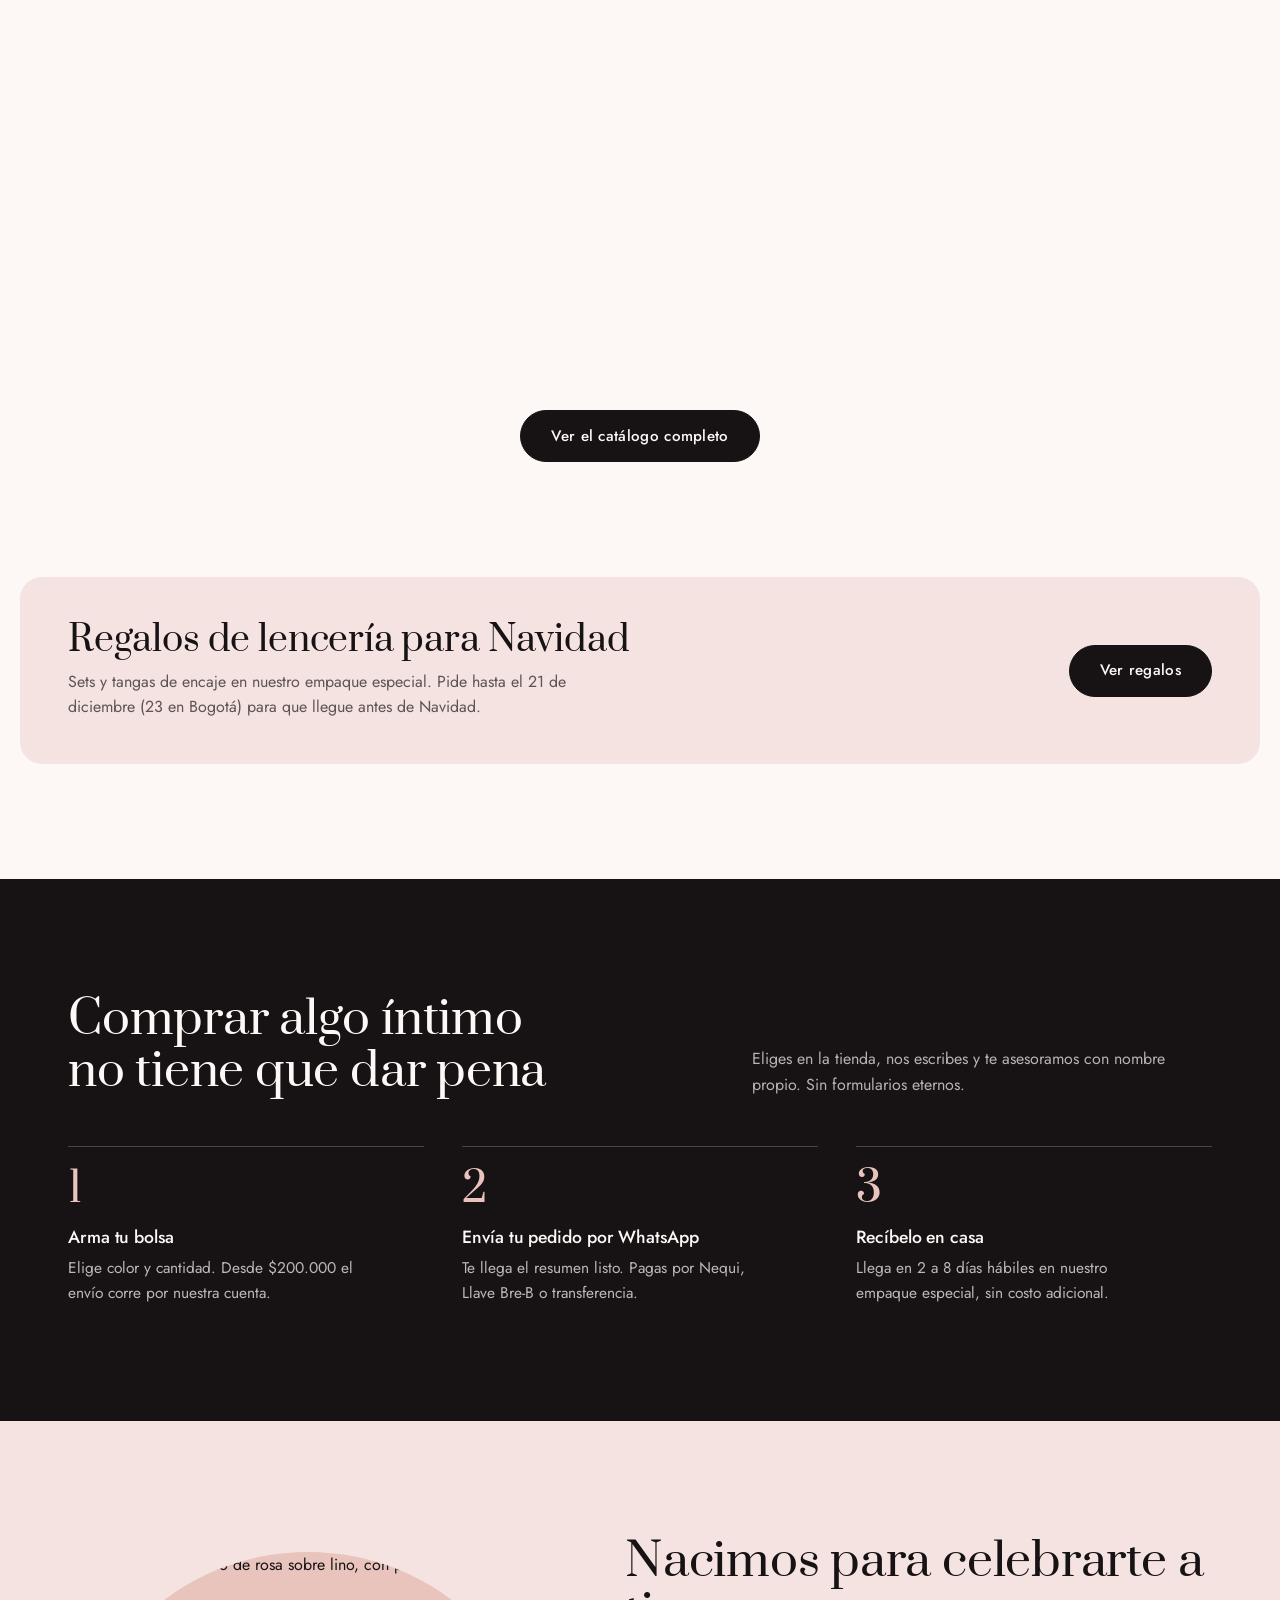
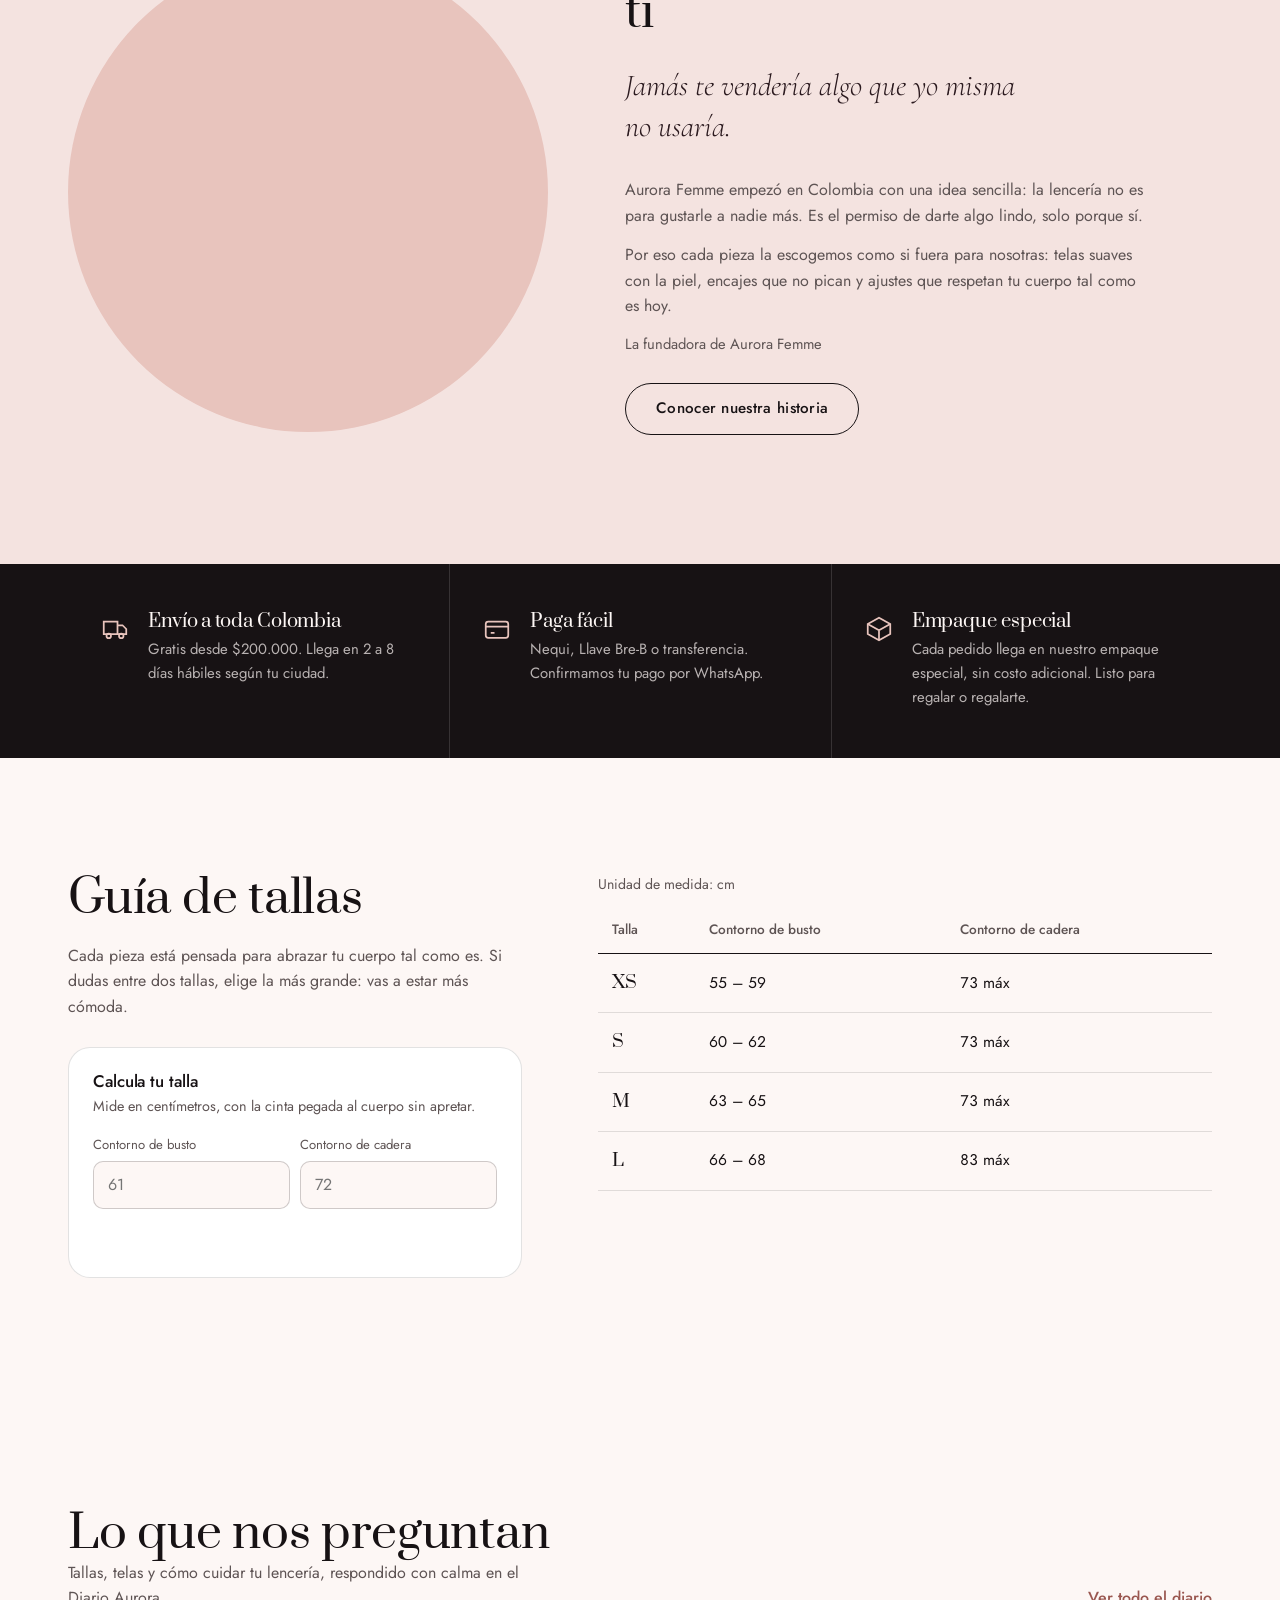
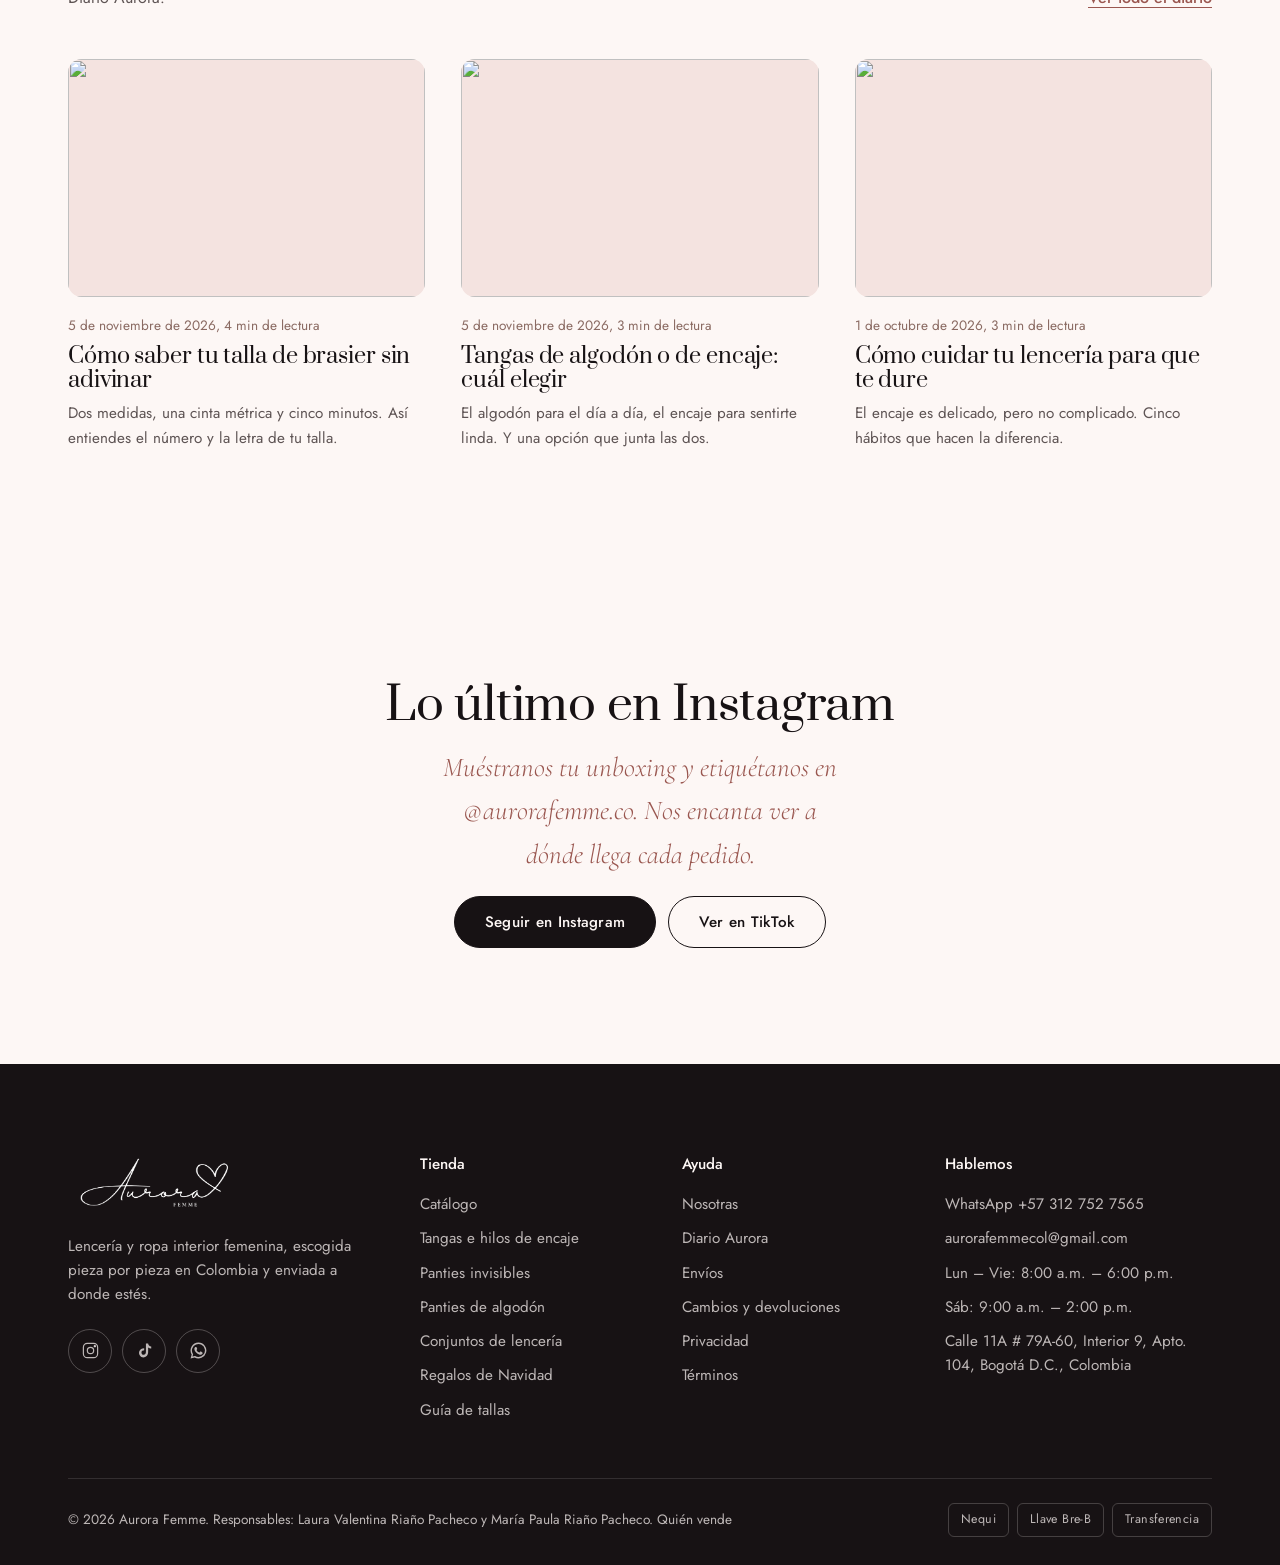
==== commit fbed9078: "Datos de quién vende: responsables, dirección en Bogotá, contacto y horario Co-Authored-By: Claude O" ====
--- a/index.html
+++ b/index.html
@@ -22,9 +22,9 @@
   <link href="https://fonts.googleapis.com/css2?family=Cormorant+Garamond:ital,wght@1,300;1,400&family=Jost:wght@300;400;500&family=Prata&display=swap" rel="stylesheet">
   <!-- Foto principal del inicio (HG008 Uva, la primera del cajón de colores): se pide antes para que cargue rápido -->
   <link rel="preload" as="image" href="/assets/img/catalogo/tanga-de-encaje-de-pestana-uva-con-argollas-plateadas.webp" imagesrcset="/assets/img/catalogo/tanga-de-encaje-de-pestana-uva-con-argollas-plateadas-480.webp 480w, /assets/img/catalogo/tanga-de-encaje-de-pestana-uva-con-argollas-plateadas.webp 1000w" imagesizes="(max-width: 860px) 100vw, 45vw" fetchpriority="high">
-  <link rel="stylesheet" href="assets/css/styles.css?v=17">
-  <script src="assets/js/medicion.js?v=17" defer></script>
-  <script type="application/ld+json">{"@context": "https://schema.org", "@type": "OnlineStore", "@id": "https://aurorafemme.co/#tienda", "name": "Aurora Femme", "alternateName": "Aurora Femme Colombia", "url": "https://aurorafemme.co/", "logo": "https://aurorafemme.co/assets/img/icono-512.png", "image": "https://aurorafemme.co/assets/img/nosotras/equipo-aurora-femme-1366.jpg", "description": "Lencería y ropa interior femenina con envíos a toda Colombia.", "slogan": "Abraza todas tus versiones", "email": "aurorafemmecol@gmail.com", "telephone": "+57 312 752 7565", "areaServed": {"@type": "Country", "name": "Colombia"}, "address": {"@type": "PostalAddress", "addressLocality": "Ibagué", "addressRegion": "Tolima", "addressCountry": "CO"}, "sameAs": ["https://www.instagram.com/aurorafemme.co", "https://www.tiktok.com/@aurorafemme.co"], "contactPoint": {"@type": "ContactPoint", "contactType": "customer service", "telephone": "+57 312 752 7565", "availableLanguage": "es"}}</script>
+  <link rel="stylesheet" href="assets/css/styles.css?v=18">
+  <script src="assets/js/medicion.js?v=18" defer></script>
+  <script type="application/ld+json">{"@context": "https://schema.org", "@type": "OnlineStore", "@id": "https://aurorafemme.co/#tienda", "name": "Aurora Femme", "alternateName": "Aurora Femme Colombia", "url": "https://aurorafemme.co/", "logo": "https://aurorafemme.co/assets/img/icono-512.png", "image": "https://aurorafemme.co/assets/img/nosotras/equipo-aurora-femme-1366.jpg", "description": "Lencería y ropa interior femenina con envíos a toda Colombia.", "slogan": "Abraza todas tus versiones", "email": "aurorafemmecol@gmail.com", "telephone": "+57 312 752 7565", "areaServed": {"@type": "Country", "name": "Colombia"}, "address": {"@type": "PostalAddress", "streetAddress": "Calle 11A # 79A-60, Interior 9, Apto. 104", "addressLocality": "Bogotá", "addressRegion": "Bogotá D.C.", "postalCode": "110821", "addressCountry": "CO"}, "founder": [{"@type": "Person", "name": "Laura Valentina Riaño Pacheco"}, {"@type": "Person", "name": "María Paula Riaño Pacheco"}], "openingHours": ["Mo-Fr 08:00-18:00", "Sa 09:00-14:00"], "paymentAccepted": "Nequi, Llave Bre-B, transferencia bancaria", "currenciesAccepted": "COP", "sameAs": ["https://www.instagram.com/aurorafemme.co", "https://www.tiktok.com/@aurorafemme.co"], "contactPoint": {"@type": "ContactPoint", "contactType": "customer service", "telephone": "+57 312 752 7565", "email": "aurorafemmecol@gmail.com", "availableLanguage": "es", "areaServed": "CO"}, "hasMerchantReturnPolicy": {"@type": "MerchantReturnPolicy", "applicableCountry": "CO", "returnPolicyCategory": "https://schema.org/MerchantReturnNotPermitted", "url": "https://aurorafemme.co/politicas.html#cambios"}}</script>
   <script type="application/ld+json">{"@context": "https://schema.org", "@type": "WebSite", "@id": "https://aurorafemme.co/#sitio", "name": "Aurora Femme", "url": "https://aurorafemme.co/", "inLanguage": "es-CO", "publisher": {"@id": "https://aurorafemme.co/#tienda"}}</script>
 </head>
 <body data-pagina="inicio">
@@ -225,12 +225,12 @@
     </section>
   </main>
 
-  <div id="pie"><nav class="pie-estatico wrap" aria-label="Mapa del sitio"><ul><li><a href="/">Inicio</a></li><li><a href="/tienda.html">Catálogo</a></li><li><a href="/tangas-de-encaje/">Tangas e hilos de encaje</a></li><li><a href="/panties-invisibles/">Panties invisibles</a></li><li><a href="/panties-de-encaje/">Panties de algodón y encaje</a></li><li><a href="/conjuntos-de-lenceria/">Conjuntos de lencería</a></li><li><a href="/regalos-de-lenceria/">Regalos de Navidad</a></li><li><a href="/diario/">Diario Aurora</a></li><li><a href="/nosotras.html">Nosotras</a></li><li><a href="/index.html#tallas">Guía de tallas</a></li><li><a href="/politicas.html">Envíos y cambios</a></li></ul></nav></div>
-
-  <script src="assets/js/data.js?v=17"></script>
-  <script src="assets/js/instagram.js?v=17"></script>
-  <script src="assets/js/catalogo.js?v=17"></script>
-  <script src="assets/js/app.js?v=17"></script>
+  <div id="pie"><nav class="pie-estatico wrap" aria-label="Mapa del sitio"><ul><li><a href="/">Inicio</a></li><li><a href="/tienda.html">Catálogo</a></li><li><a href="/tangas-de-encaje/">Tangas e hilos de encaje</a></li><li><a href="/panties-invisibles/">Panties invisibles</a></li><li><a href="/panties-de-encaje/">Panties de algodón y encaje</a></li><li><a href="/conjuntos-de-lenceria/">Conjuntos de lencería</a></li><li><a href="/regalos-de-lenceria/">Regalos de Navidad</a></li><li><a href="/diario/">Diario Aurora</a></li><li><a href="/nosotras.html">Nosotras</a></li><li><a href="/index.html#tallas">Guía de tallas</a></li><li><a href="/politicas.html">Envíos y cambios</a></li></ul></nav><p class="pie-contacto wrap">Aurora Femme · Responsables: Laura Valentina Riaño Pacheco y María Paula Riaño Pacheco · Calle 11A # 79A-60, Interior 9, Apto. 104, Bogotá D.C., Colombia · WhatsApp <a href="https://wa.me/573127527565">+57 312 752 7565</a> · <a href="mailto:aurorafemmecol@gmail.com">aurorafemmecol@gmail.com</a> · <a href="/politicas.html#quien-vende">Quién vende</a></p></div>
+
+  <script src="assets/js/data.js?v=18"></script>
+  <script src="assets/js/instagram.js?v=18"></script>
+  <script src="assets/js/catalogo.js?v=18"></script>
+  <script src="assets/js/app.js?v=18"></script>
   <script>
   /* Franja de destacados: alto automático, bolsa a pantalla completa y contador de la cabecera */
   (function () {
--- a/assets/css/styles.css
+++ b/assets/css/styles.css
@@ -591,3 +591,7 @@
 .catalogo-texto { max-width: 760px; padding-top: 32px; }
 .catalogo-texto h2 { font-size: clamp(1.4rem, 2.6vw, 1.9rem); }
 .catalogo-texto p { color: var(--gris-seda); margin-top: 12px; }
+/* Datos de contacto en el pie sin JavaScript (Google y Merchant los leen) */
+.pie-contacto{font-size:.82rem;line-height:1.6;opacity:.8;padding:8px 0 24px}
+.pie-contacto a{text-decoration:underline}
+.pie .pie-contacto{display:none}
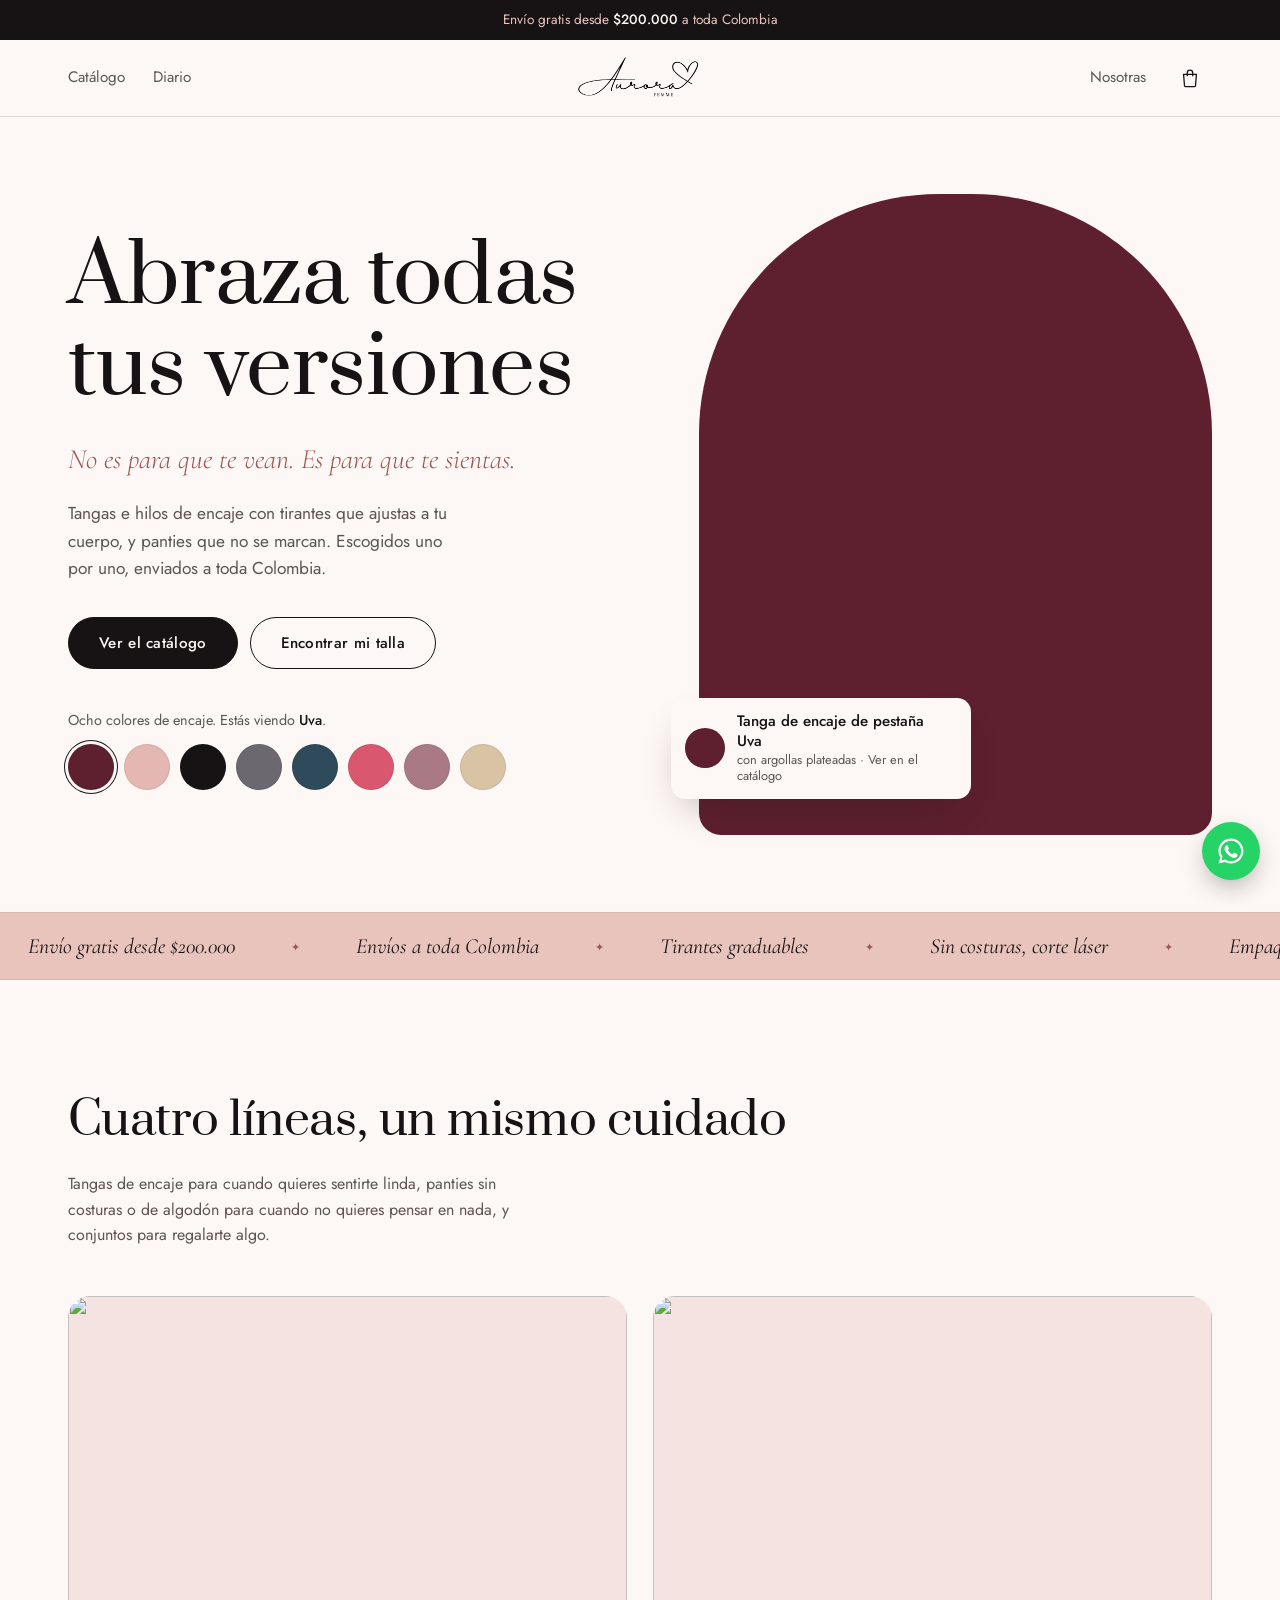
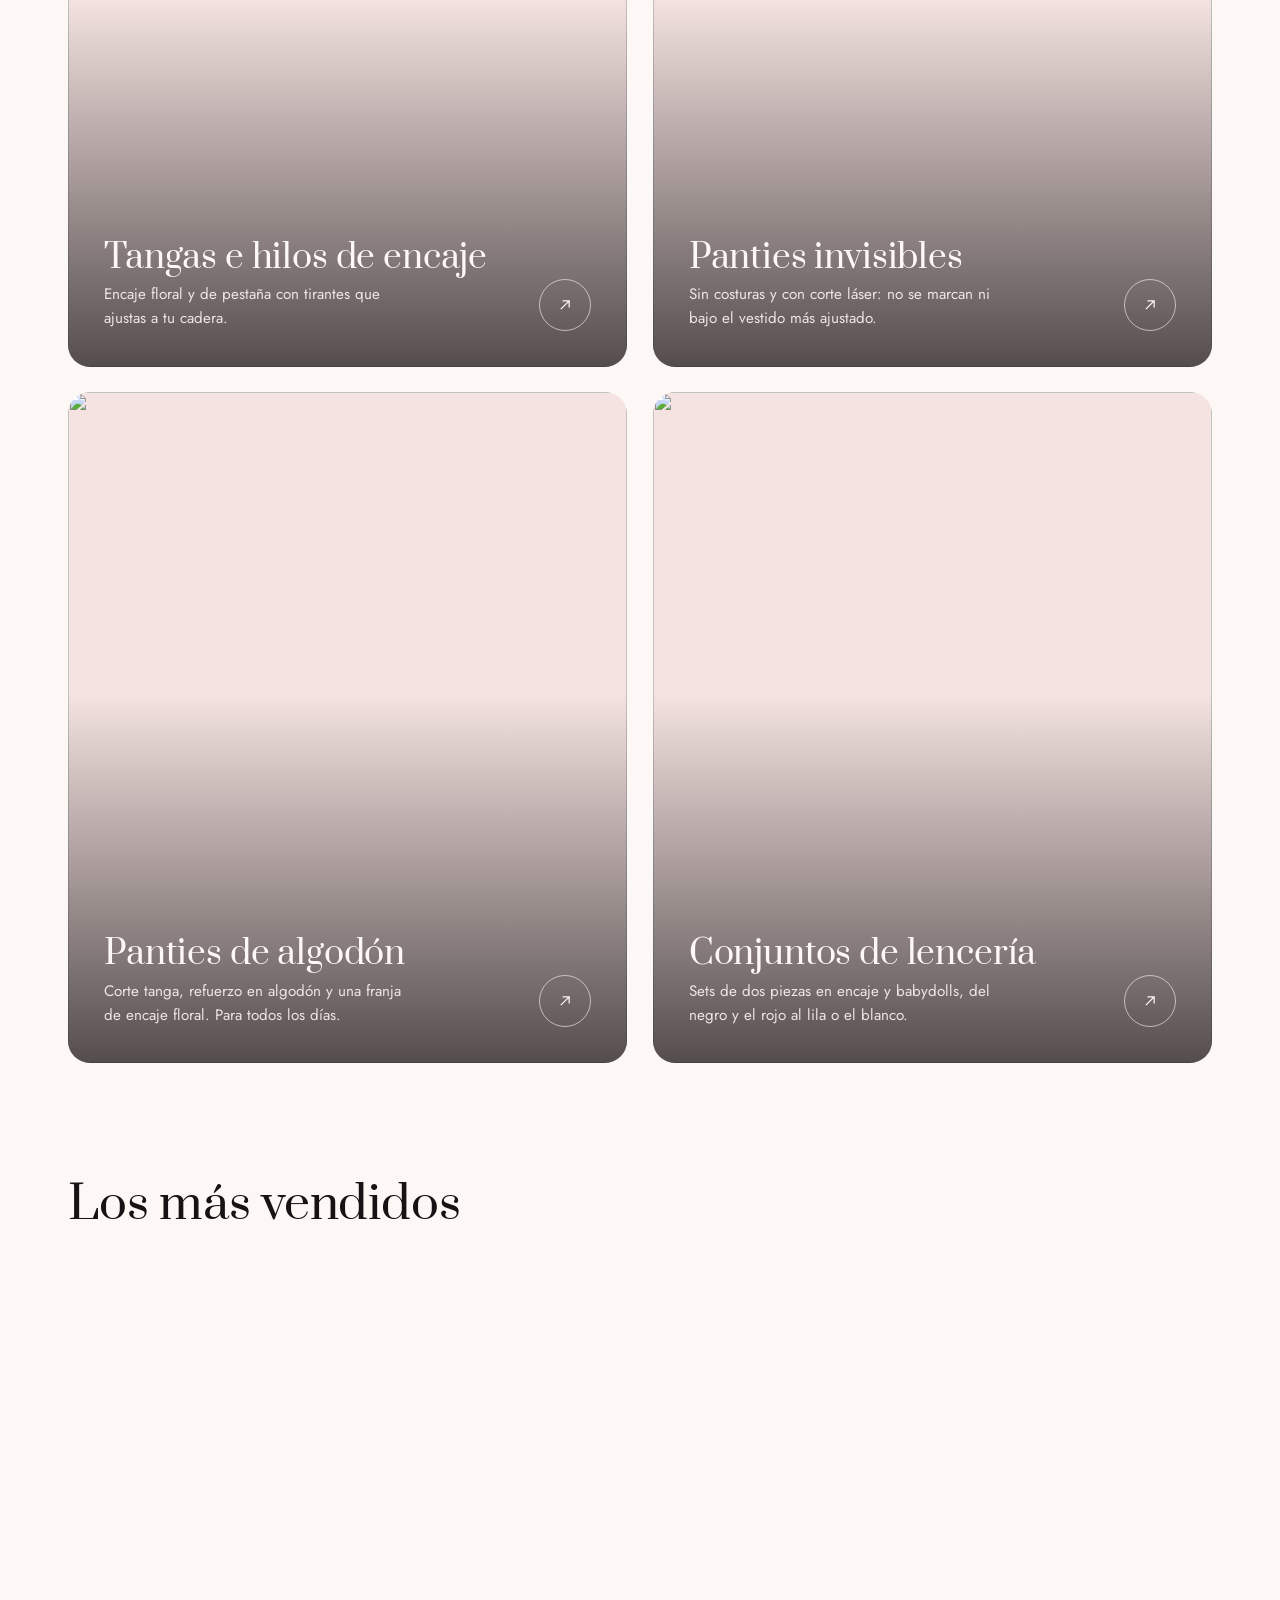
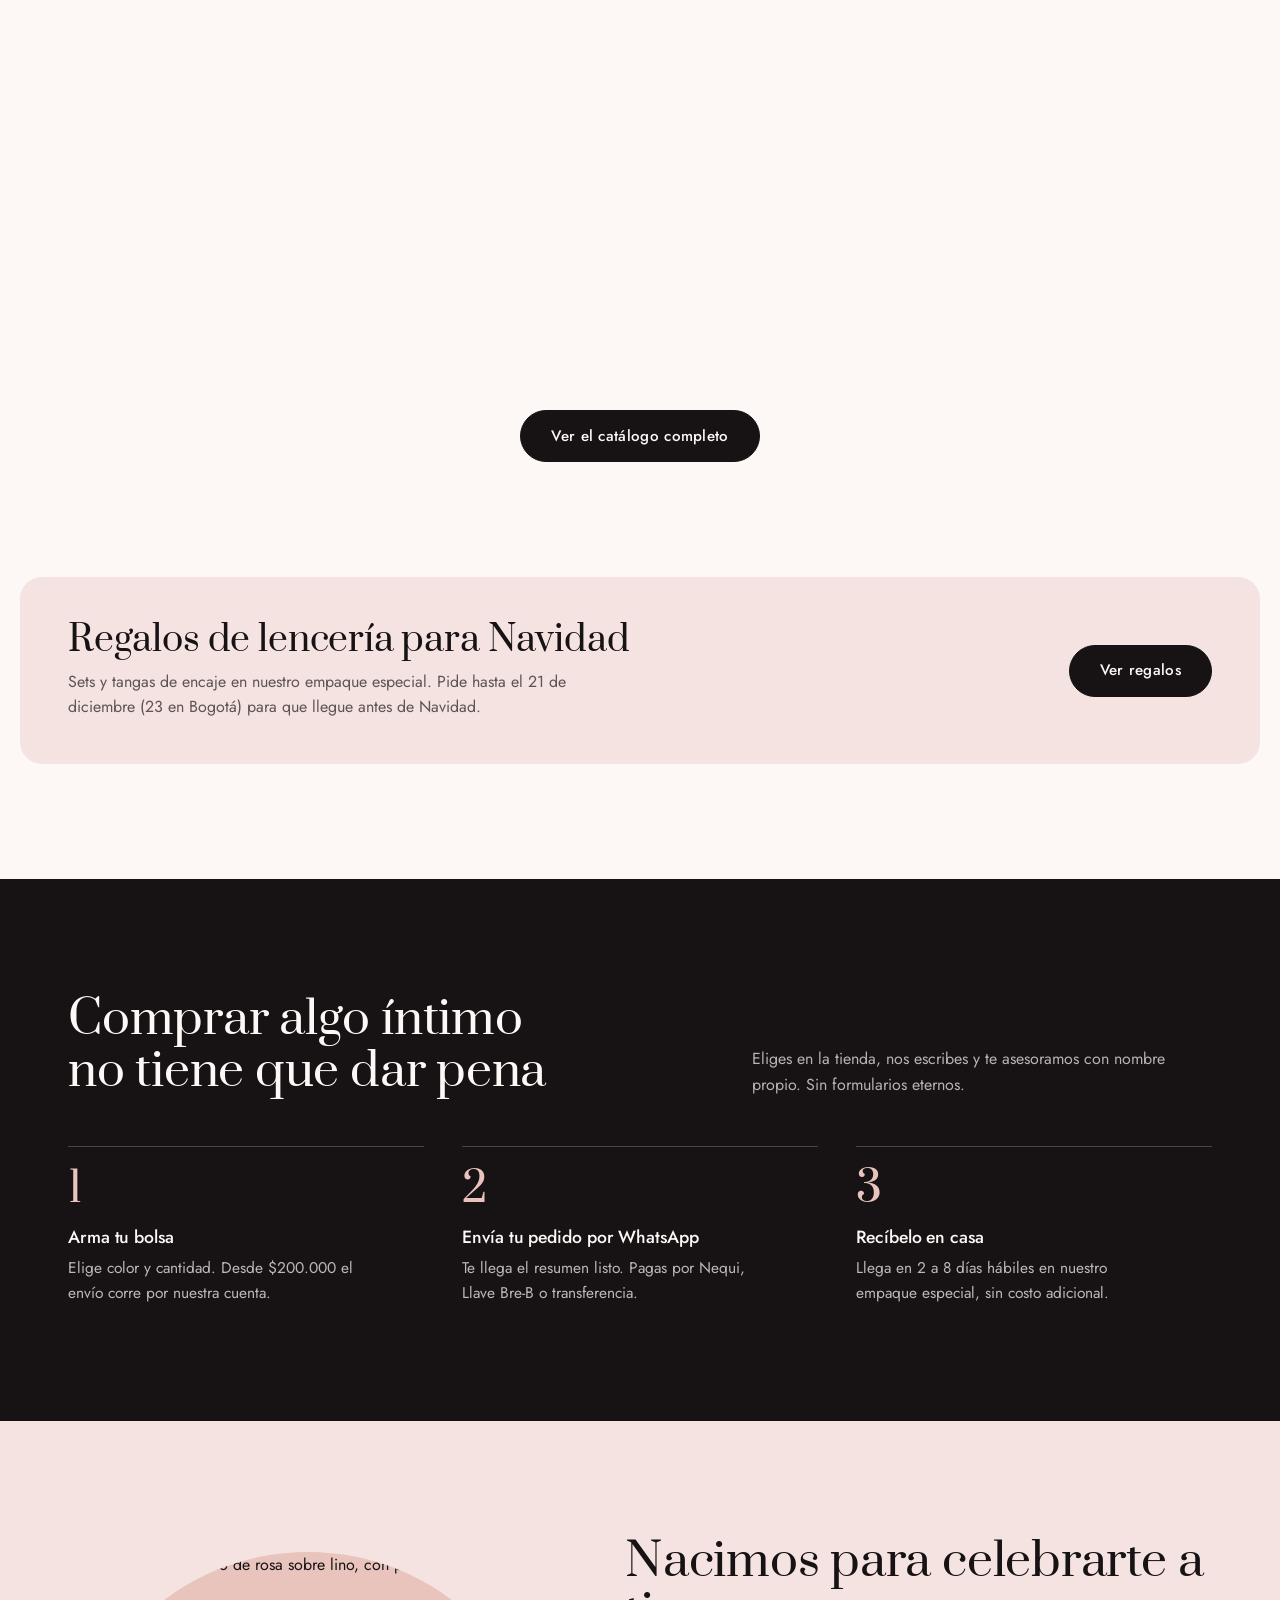
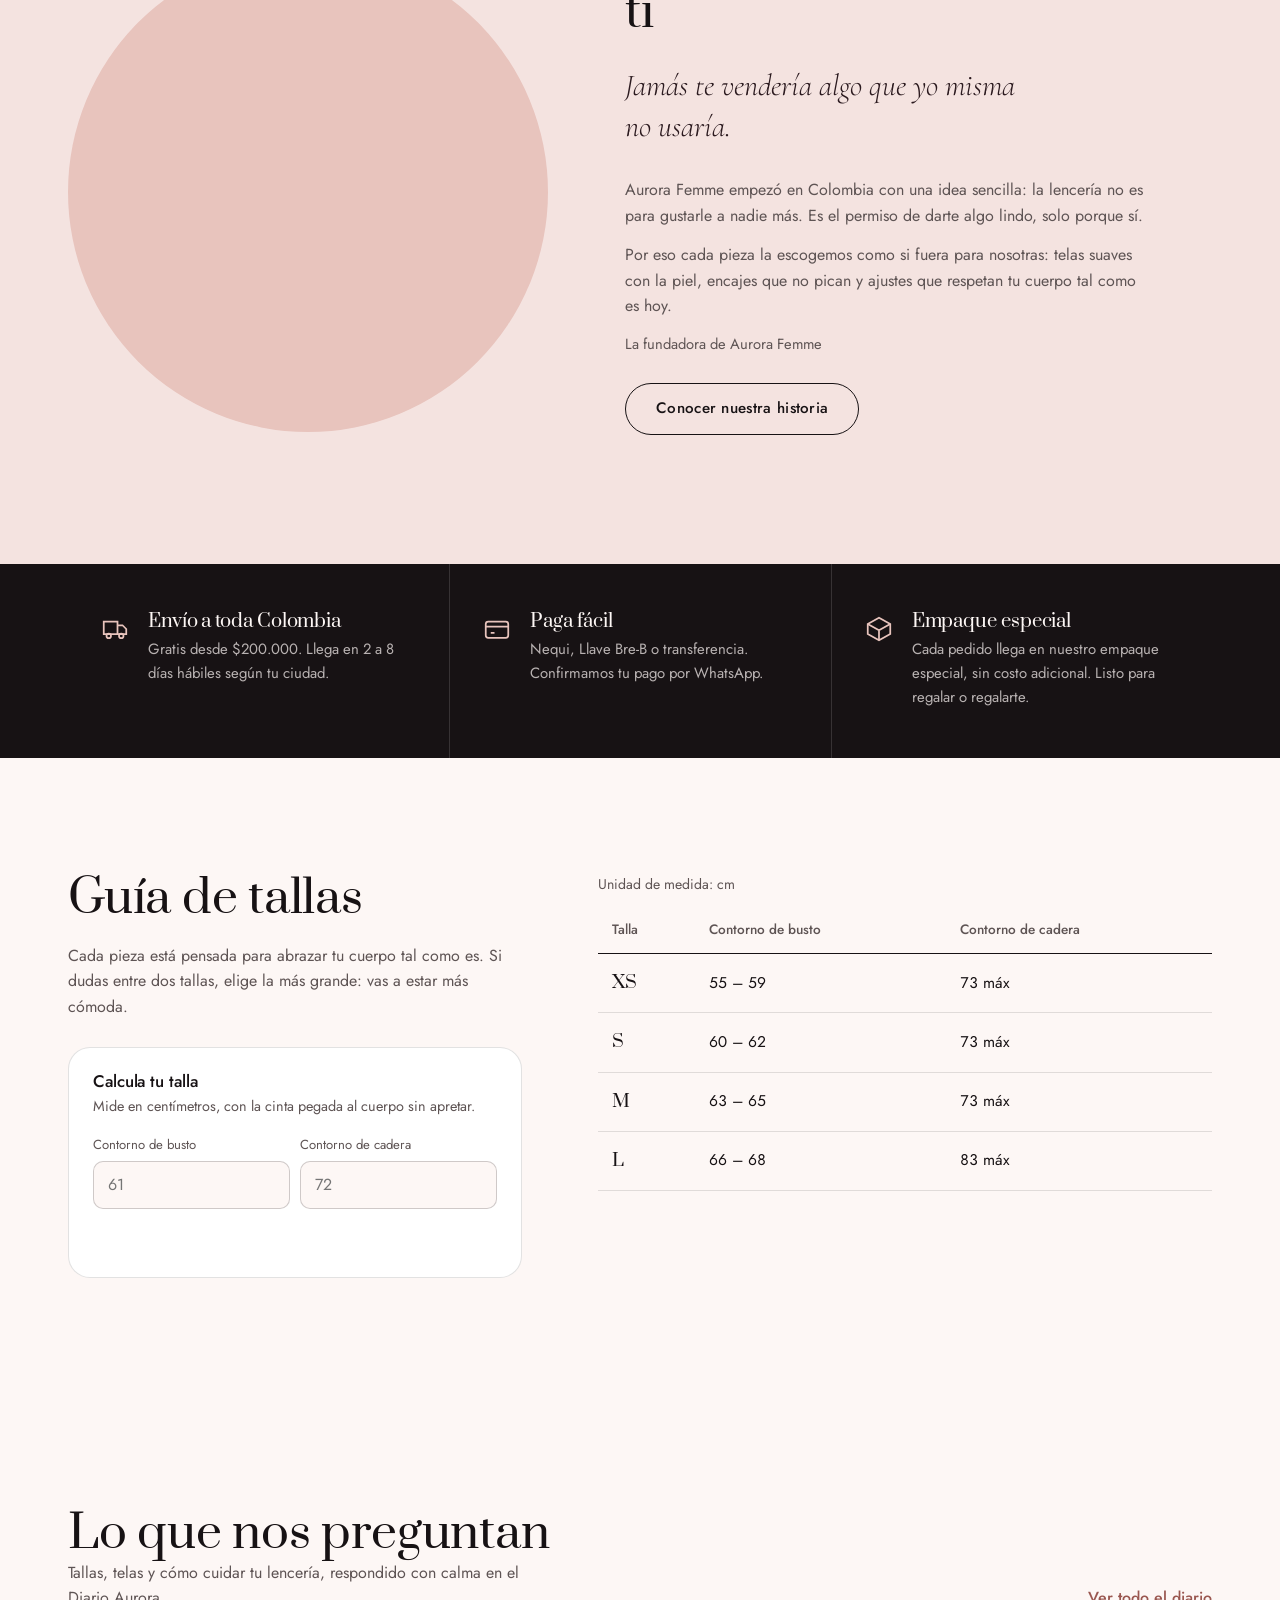
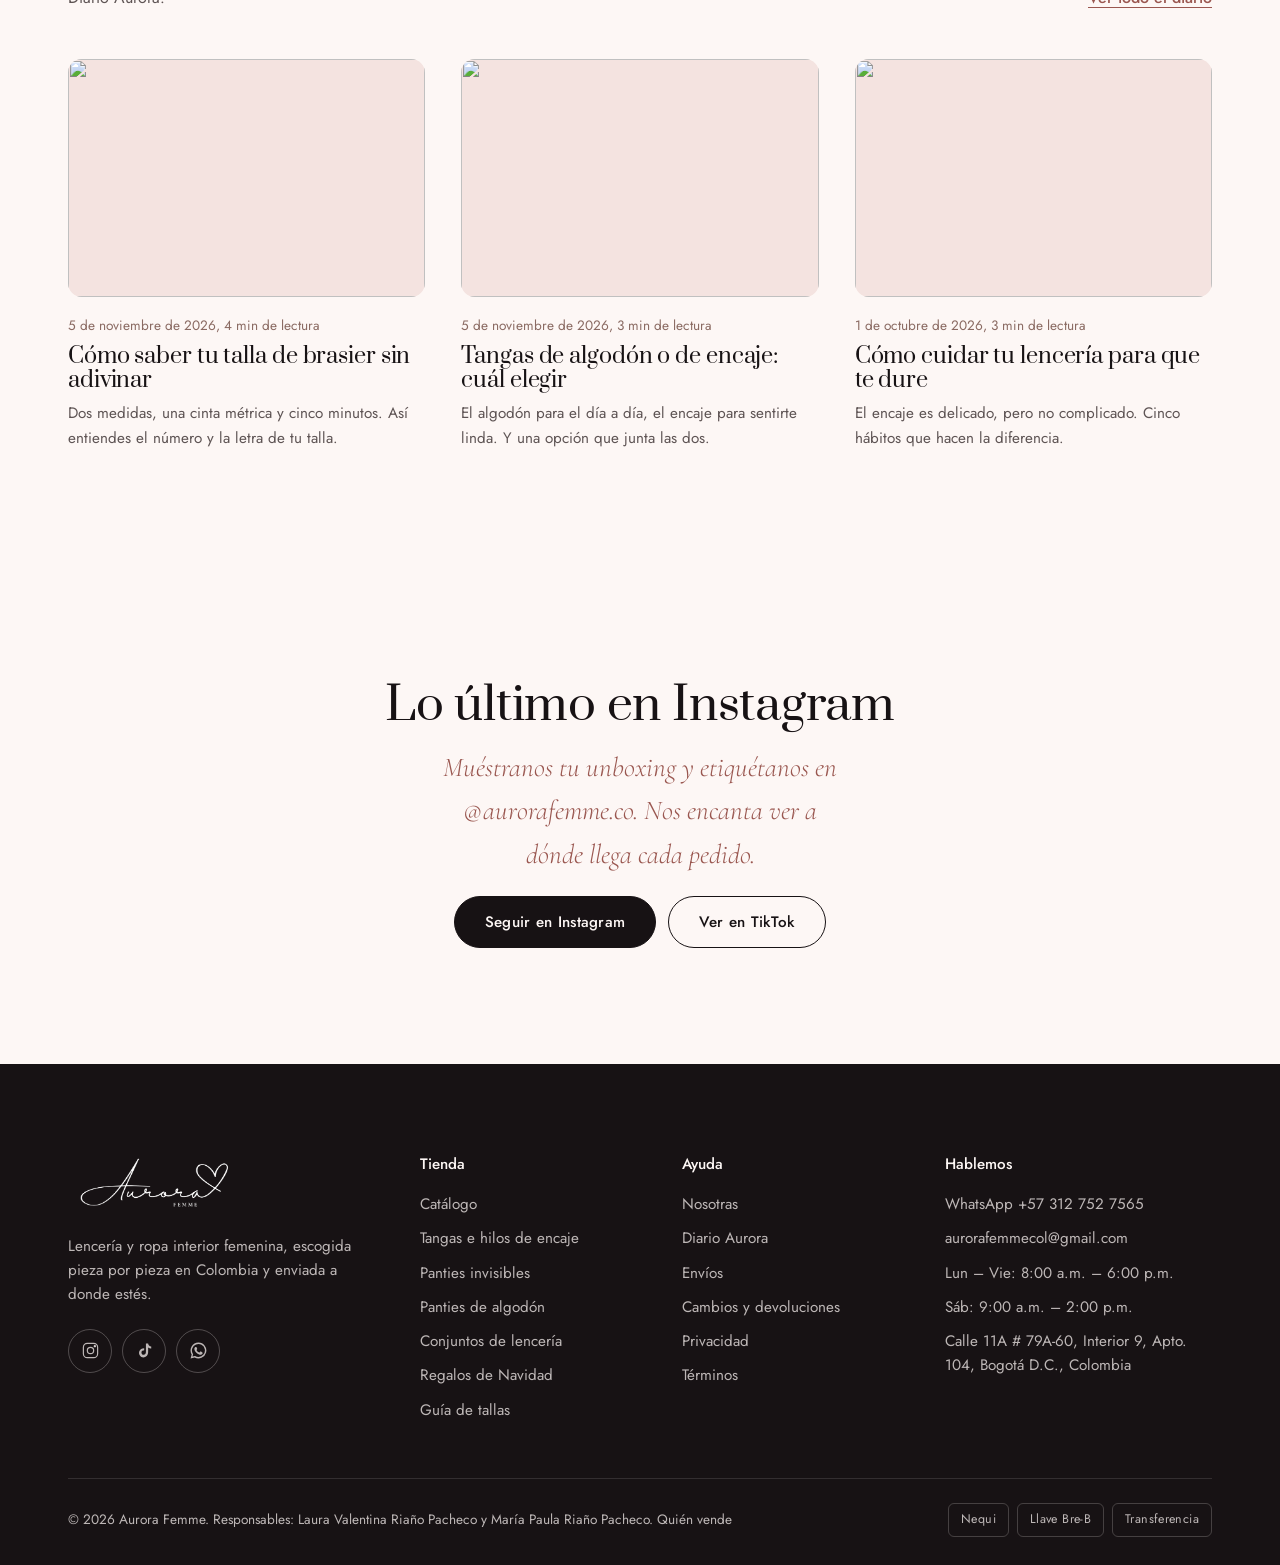
==== commit b40e2b5b: "Pink Friday: franja rosa con cuenta regresiva hasta el 29 de noviembre 11:59 p. m. Co-Authored-By: C" ====
--- a/index.html
+++ b/index.html
@@ -22,8 +22,8 @@
   <link href="https://fonts.googleapis.com/css2?family=Cormorant+Garamond:ital,wght@1,300;1,400&family=Jost:wght@300;400;500&family=Prata&display=swap" rel="stylesheet">
   <!-- Foto principal del inicio (HG008 Uva, la primera del cajón de colores): se pide antes para que cargue rápido -->
   <link rel="preload" as="image" href="/assets/img/catalogo/tanga-de-encaje-de-pestana-uva-con-argollas-plateadas.webp" imagesrcset="/assets/img/catalogo/tanga-de-encaje-de-pestana-uva-con-argollas-plateadas-480.webp 480w, /assets/img/catalogo/tanga-de-encaje-de-pestana-uva-con-argollas-plateadas.webp 1000w" imagesizes="(max-width: 860px) 100vw, 45vw" fetchpriority="high">
-  <link rel="stylesheet" href="assets/css/styles.css?v=18">
-  <script src="assets/js/medicion.js?v=18" defer></script>
+  <link rel="stylesheet" href="assets/css/styles.css?v=19">
+  <script src="assets/js/medicion.js?v=19" defer></script>
   <script type="application/ld+json">{"@context": "https://schema.org", "@type": "OnlineStore", "@id": "https://aurorafemme.co/#tienda", "name": "Aurora Femme", "alternateName": "Aurora Femme Colombia", "url": "https://aurorafemme.co/", "logo": "https://aurorafemme.co/assets/img/icono-512.png", "image": "https://aurorafemme.co/assets/img/nosotras/equipo-aurora-femme-1366.jpg", "description": "Lencería y ropa interior femenina con envíos a toda Colombia.", "slogan": "Abraza todas tus versiones", "email": "aurorafemmecol@gmail.com", "telephone": "+57 312 752 7565", "areaServed": {"@type": "Country", "name": "Colombia"}, "address": {"@type": "PostalAddress", "streetAddress": "Calle 11A # 79A-60, Interior 9, Apto. 104", "addressLocality": "Bogotá", "addressRegion": "Bogotá D.C.", "postalCode": "110821", "addressCountry": "CO"}, "founder": [{"@type": "Person", "name": "Laura Valentina Riaño Pacheco"}, {"@type": "Person", "name": "María Paula Riaño Pacheco"}], "openingHours": ["Mo-Fr 08:00-18:00", "Sa 09:00-14:00"], "paymentAccepted": "Nequi, Llave Bre-B, transferencia bancaria", "currenciesAccepted": "COP", "sameAs": ["https://www.instagram.com/aurorafemme.co", "https://www.tiktok.com/@aurorafemme.co"], "contactPoint": {"@type": "ContactPoint", "contactType": "customer service", "telephone": "+57 312 752 7565", "email": "aurorafemmecol@gmail.com", "availableLanguage": "es", "areaServed": "CO"}, "hasMerchantReturnPolicy": {"@type": "MerchantReturnPolicy", "applicableCountry": "CO", "returnPolicyCategory": "https://schema.org/MerchantReturnNotPermitted", "url": "https://aurorafemme.co/politicas.html#cambios"}}</script>
   <script type="application/ld+json">{"@context": "https://schema.org", "@type": "WebSite", "@id": "https://aurorafemme.co/#sitio", "name": "Aurora Femme", "url": "https://aurorafemme.co/", "inLanguage": "es-CO", "publisher": {"@id": "https://aurorafemme.co/#tienda"}}</script>
 </head>
@@ -58,10 +58,10 @@
       </div>
     </section>
 
-    <div class="franja" aria-hidden="true">
+    <div class="franja franja--promo" aria-hidden="true">
       <div class="franja-pista">
-        <span>Black Friday 27 de noviembre: se viene algo</span><span>Envíos a toda Colombia</span><span>Tirantes graduables</span><span>Sin costuras, corte láser</span><span>Empaque especial incluido</span>
-        <span>Black Friday 27 de noviembre: se viene algo</span><span>Envíos a toda Colombia</span><span>Tirantes graduables</span><span>Sin costuras, corte láser</span><span>Empaque especial incluido</span>
+        <span data-promo-texto>Pink Friday: descuentos en todas las referencias hasta el domingo 29</span><span>Envíos a toda Colombia</span><span>Tirantes graduables</span><span>Sin costuras, corte láser</span><span>Empaque especial incluido</span>
+        <span data-promo-texto>Pink Friday: descuentos en todas las referencias hasta el domingo 29</span><span>Envíos a toda Colombia</span><span>Tirantes graduables</span><span>Sin costuras, corte láser</span><span>Empaque especial incluido</span>
       </div>
     </div>
 
@@ -227,10 +227,10 @@
 
   <div id="pie"><nav class="pie-estatico wrap" aria-label="Mapa del sitio"><ul><li><a href="/">Inicio</a></li><li><a href="/tienda.html">Catálogo</a></li><li><a href="/tangas-de-encaje/">Tangas e hilos de encaje</a></li><li><a href="/panties-invisibles/">Panties invisibles</a></li><li><a href="/panties-de-encaje/">Panties de algodón y encaje</a></li><li><a href="/conjuntos-de-lenceria/">Conjuntos de lencería</a></li><li><a href="/regalos-de-lenceria/">Regalos de Navidad</a></li><li><a href="/diario/">Diario Aurora</a></li><li><a href="/nosotras.html">Nosotras</a></li><li><a href="/index.html#tallas">Guía de tallas</a></li><li><a href="/politicas.html">Envíos y cambios</a></li></ul></nav><p class="pie-contacto wrap">Aurora Femme · Responsables: Laura Valentina Riaño Pacheco y María Paula Riaño Pacheco · Calle 11A # 79A-60, Interior 9, Apto. 104, Bogotá D.C., Colombia · WhatsApp <a href="https://wa.me/573127527565">+57 312 752 7565</a> · <a href="mailto:aurorafemmecol@gmail.com">aurorafemmecol@gmail.com</a> · <a href="/politicas.html#quien-vende">Quién vende</a></p></div>
 
-  <script src="assets/js/data.js?v=18"></script>
-  <script src="assets/js/instagram.js?v=18"></script>
-  <script src="assets/js/catalogo.js?v=18"></script>
-  <script src="assets/js/app.js?v=18"></script>
+  <script src="assets/js/data.js?v=19"></script>
+  <script src="assets/js/instagram.js?v=19"></script>
+  <script src="assets/js/catalogo.js?v=19"></script>
+  <script src="assets/js/app.js?v=19"></script>
   <script>
   /* Franja de destacados: alto automático, bolsa a pantalla completa y contador de la cabecera */
   (function () {
--- a/assets/css/styles.css
+++ b/assets/css/styles.css
@@ -595,3 +595,44 @@
 .pie-contacto{font-size:.82rem;line-height:1.6;opacity:.8;padding:8px 0 24px}
 .pie-contacto a{text-decoration:underline}
 .pie .pie-contacto{display:none}
+
+/* ---------- Pink Friday ---------- */
+.promo {
+  position: relative; overflow: hidden; display: flex; align-items: center; justify-content: center; flex-wrap: wrap;
+  gap: 6px 14px; padding: 11px var(--gutter); text-decoration: none; color: #fff; text-align: center;
+  background: linear-gradient(100deg, #AD1457 0%, #D81B60 35%, #E8457E 55%, #D81B60 75%, #AD1457 100%);
+  background-size: 220% 100%; animation: promo-ola 9s ease-in-out infinite alternate;
+  font-size: .92rem; letter-spacing: .01em;
+}
+.promo-texto { position: relative; }
+.promo-texto strong {
+  font-family: var(--f-titular); font-weight: 400; font-size: 1.12rem; letter-spacing: .04em; text-transform: uppercase;
+  text-shadow: 0 1px 0 rgba(0,0,0,.15);
+}
+.promo-sep { margin: 0 10px; font-size: .7rem; opacity: .85; vertical-align: middle; }
+.promo-reloj {
+  position: relative; font-variant-numeric: tabular-nums; font-size: .82rem; font-weight: 500;
+  background: rgba(255,255,255,.18); border: 1px solid rgba(255,255,255,.35); border-radius: 999px; padding: 3px 11px;
+}
+.promo-reloj:empty { display: none; }
+.promo-cta {
+  position: relative; background: #fff; color: #AD1457; font-weight: 500; font-size: .8rem; text-transform: uppercase;
+  letter-spacing: .08em; border-radius: 999px; padding: 5px 14px; transition: transform .2s var(--ease);
+}
+.promo:hover .promo-cta { transform: translateY(-1px); }
+.promo-brillo {
+  position: absolute; inset: 0; pointer-events: none;
+  background: linear-gradient(115deg, transparent 35%, rgba(255,255,255,.28) 50%, transparent 65%);
+  transform: translateX(-100%); animation: promo-brillo 4.5s ease-in-out infinite;
+}
+@keyframes promo-ola { to { background-position: 100% 0; } }
+@keyframes promo-brillo { 0%, 55% { transform: translateX(-100%); } 85%, 100% { transform: translateX(100%); } }
+@media (max-width: 640px) {
+  .promo { font-size: .8rem; padding: 9px 14px; }
+  .promo-texto strong { font-size: .98rem; display: block; }
+  .promo-texto .promo-sep:first-of-type { display: none; }
+}
+@media (prefers-reduced-motion: reduce) { .promo, .promo-brillo { animation: none; } }
+/* Franja del inicio en rosa durante la promo */
+.franja--promo { background: linear-gradient(90deg, #D81B60, #E8457E, #D81B60); color: #fff; border-color: transparent; }
+.franja--promo .franja-pista span::after { color: #FFD3E2; }
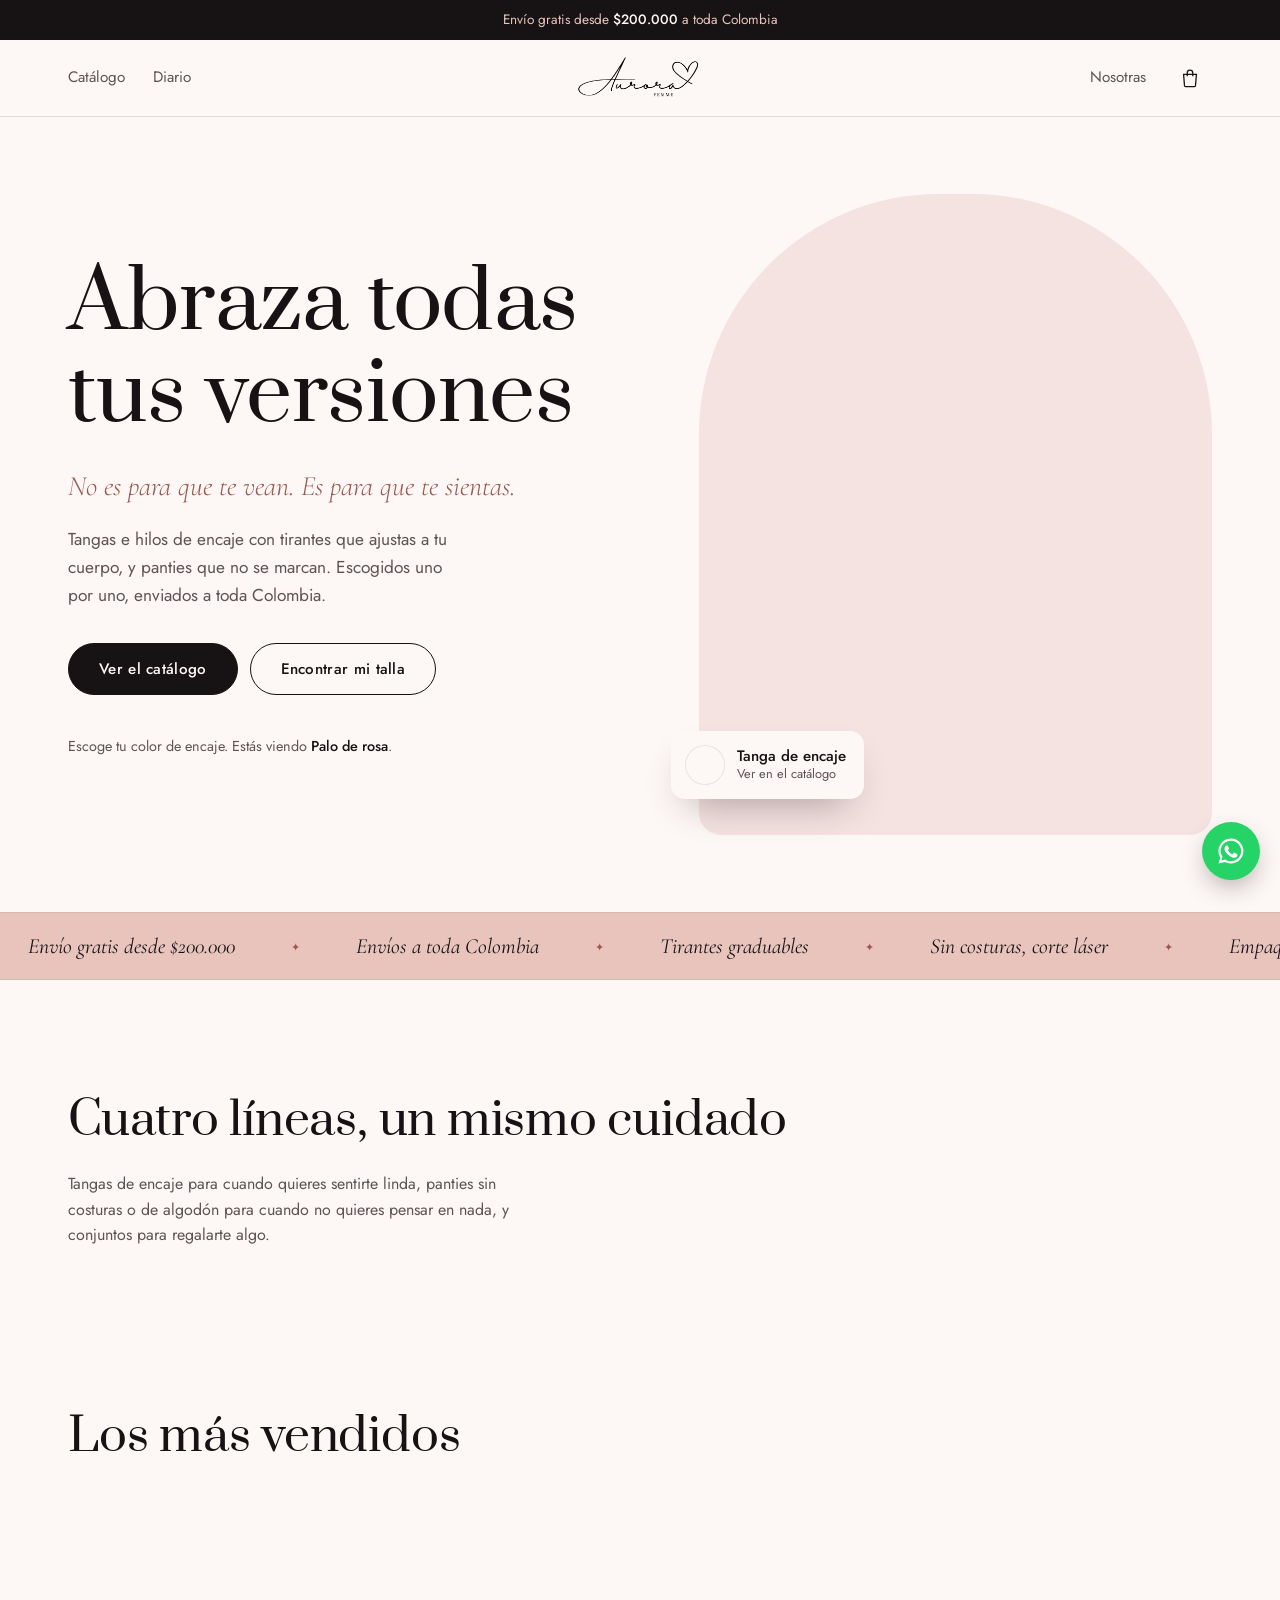
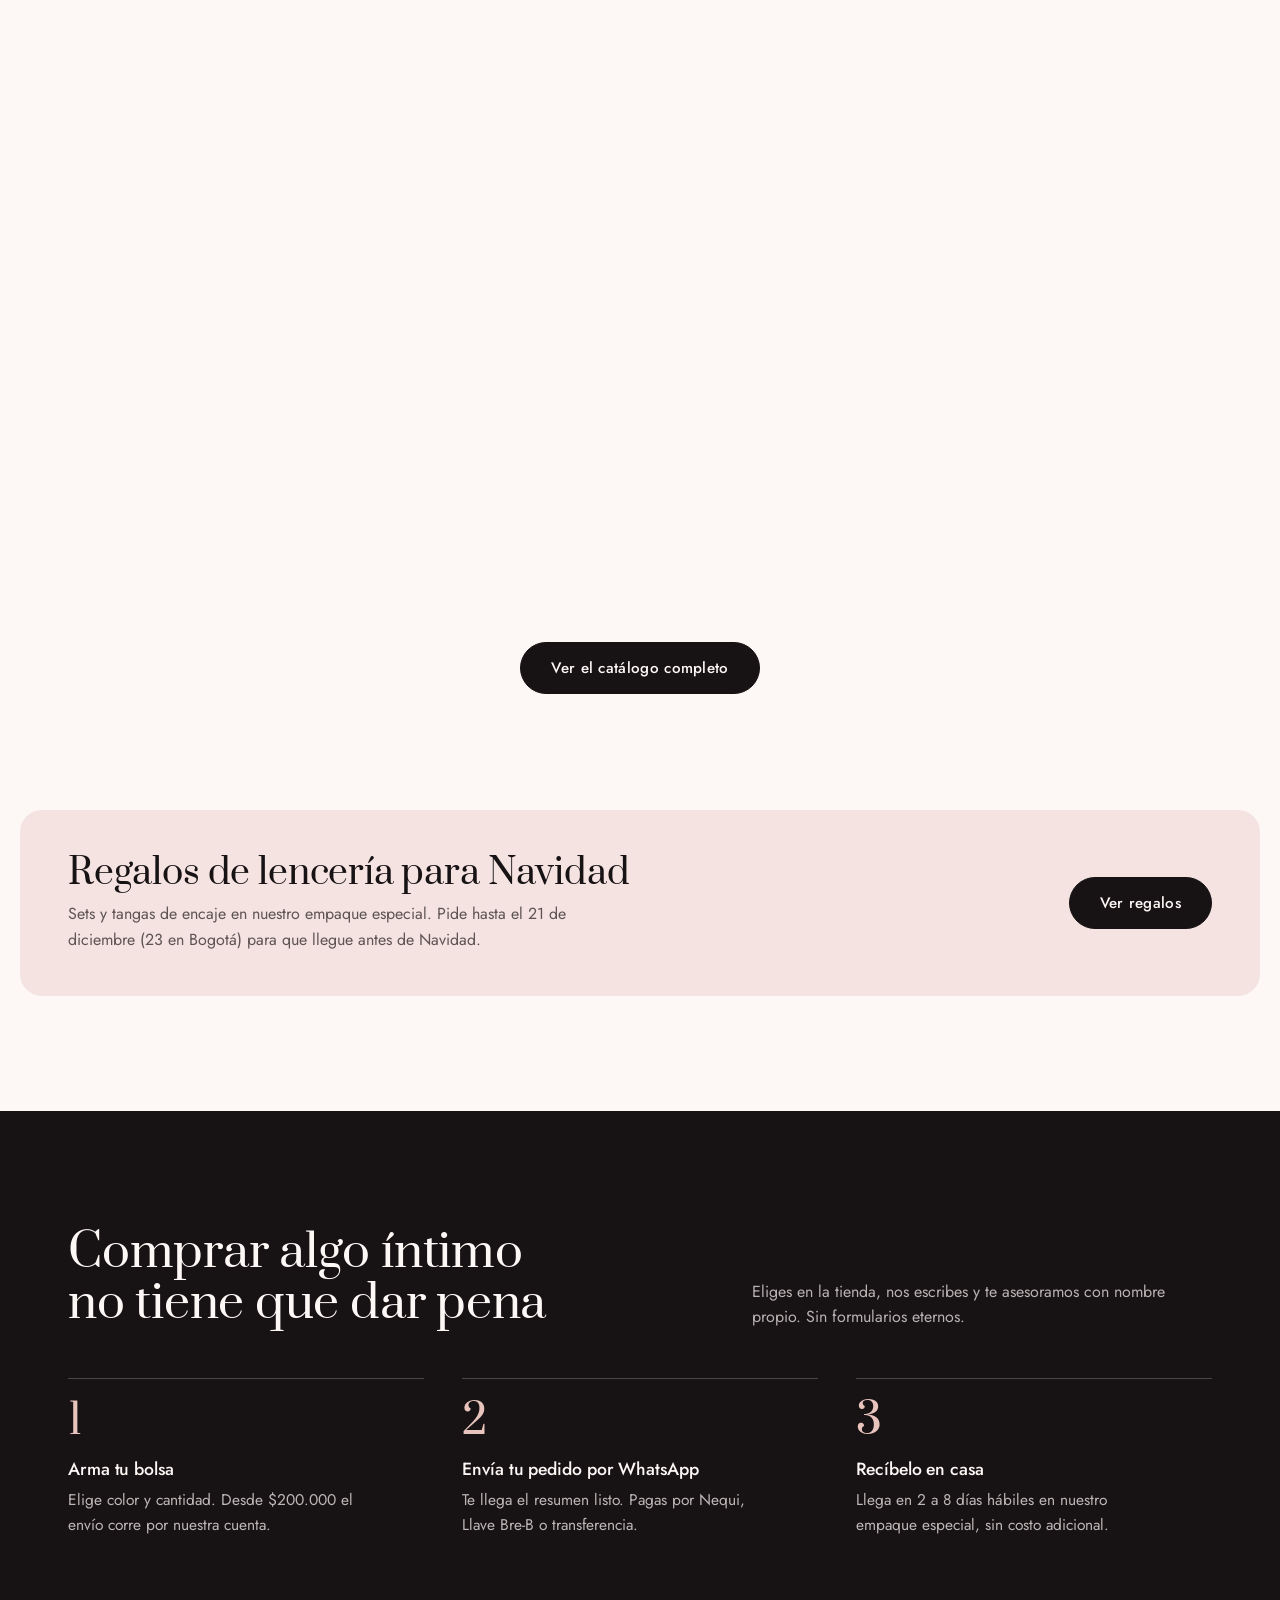
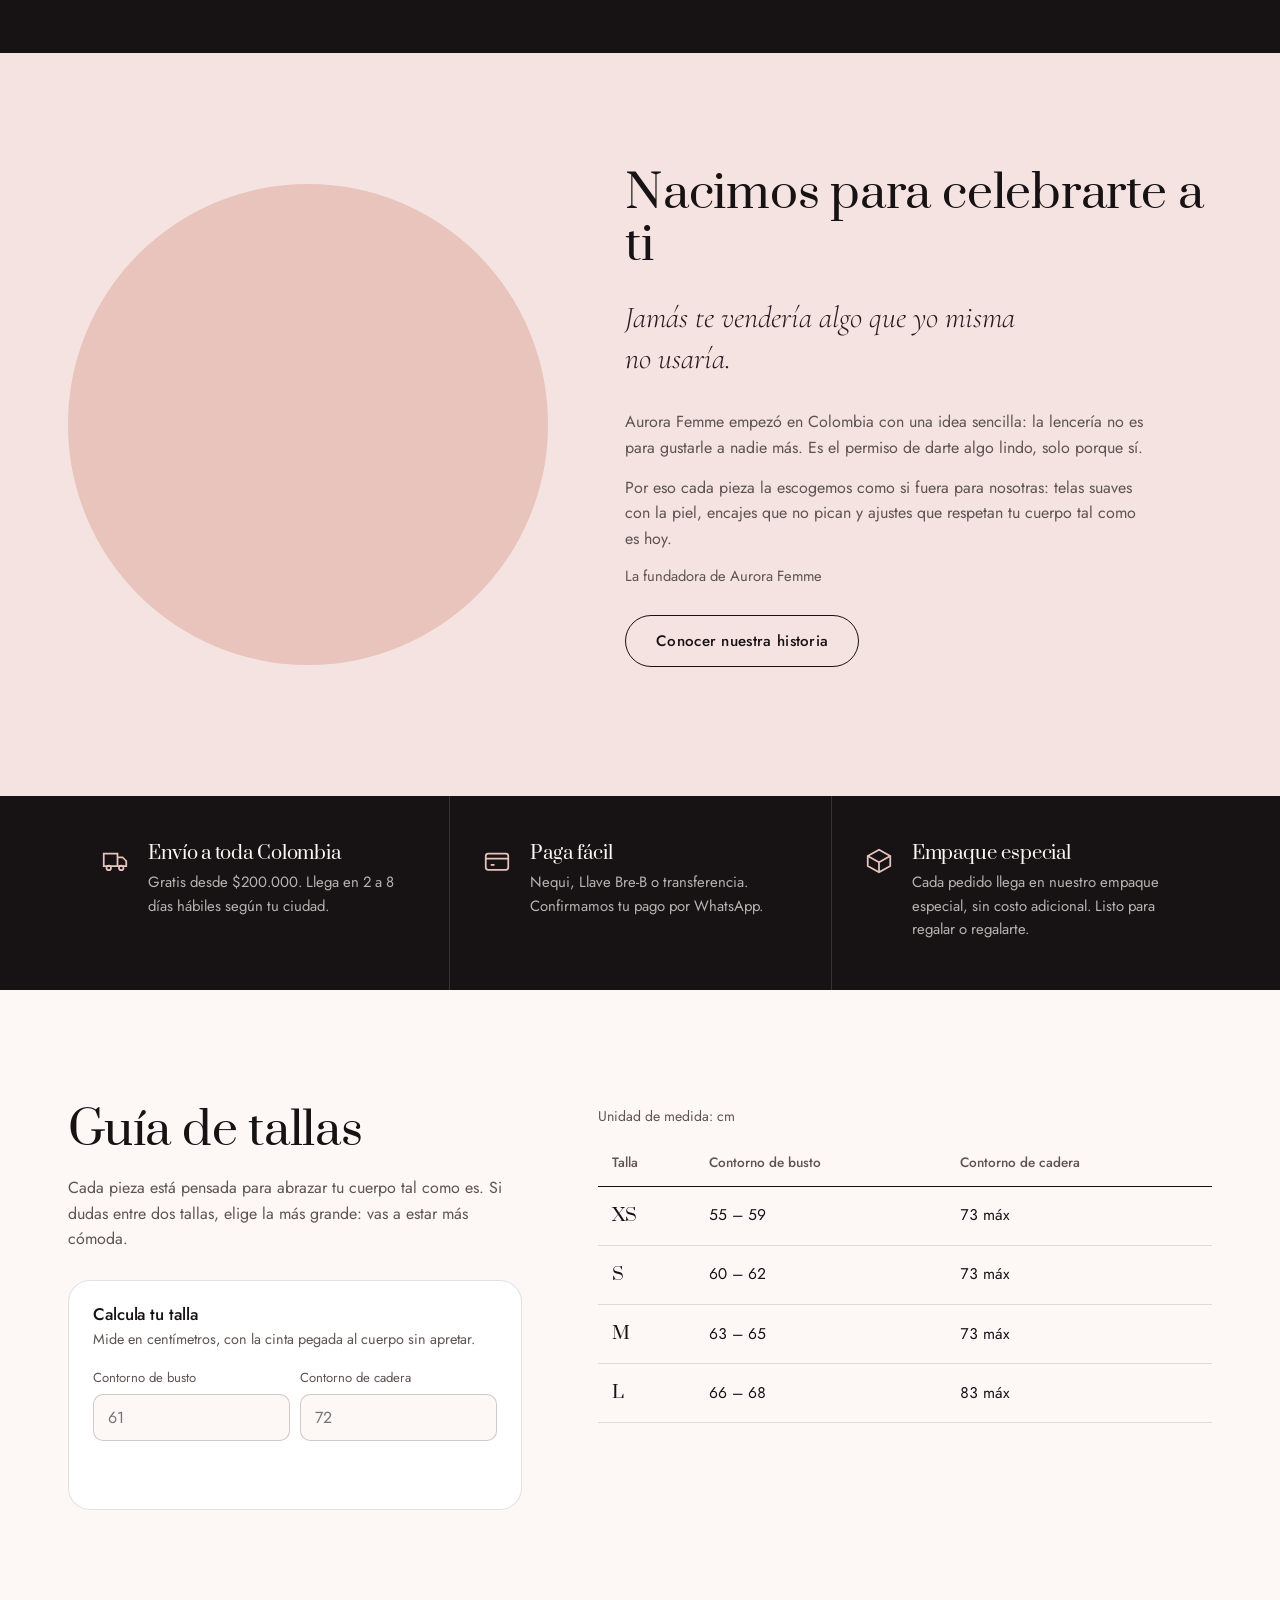
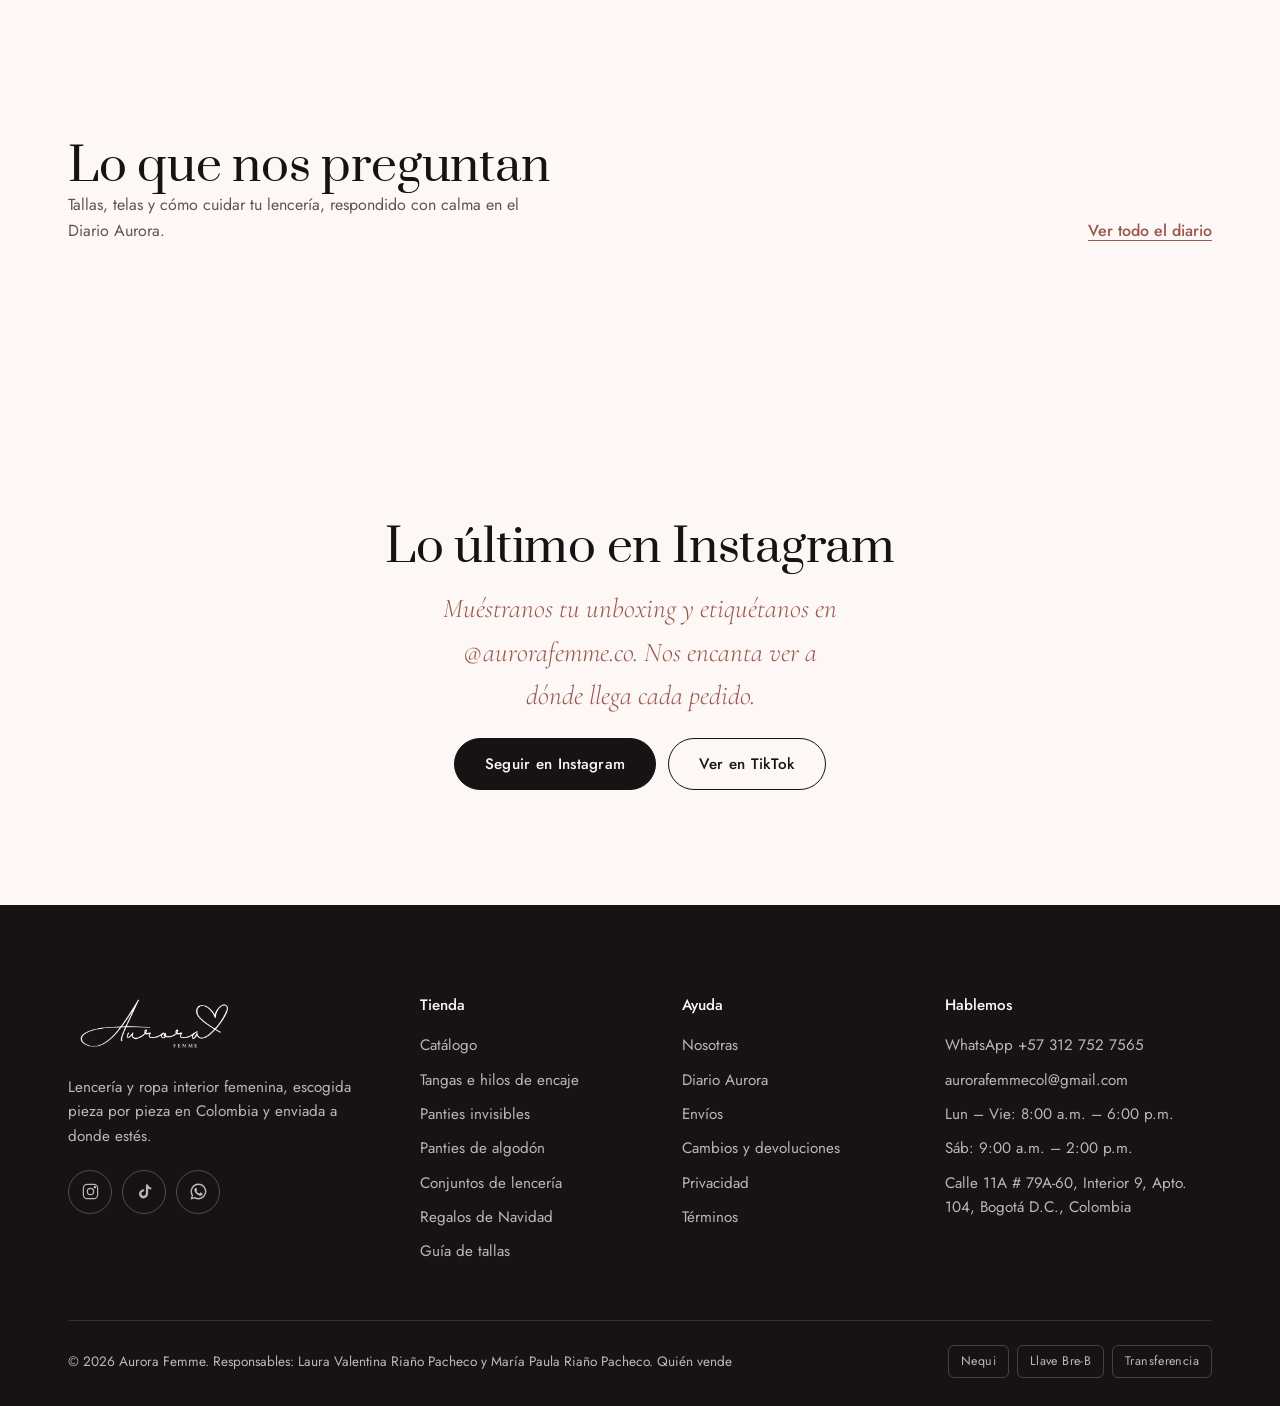
==== commit e66c5d31: "Inicio: el selector de colores y los destacados omiten piezas que salieron del catálogo Co-Authored-" ====
--- a/index.html
+++ b/index.html
@@ -21,7 +21,7 @@
   <link rel="preconnect" href="https://fonts.gstatic.com" crossorigin>
   <link href="https://fonts.googleapis.com/css2?family=Cormorant+Garamond:ital,wght@1,300;1,400&family=Jost:wght@300;400;500&family=Prata&display=swap" rel="stylesheet">
   <!-- Foto principal del inicio (HG008 Uva, la primera del cajón de colores): se pide antes para que cargue rápido -->
-  <link rel="preload" as="image" href="/assets/img/catalogo/tanga-de-encaje-de-pestana-uva-con-argollas-plateadas.webp" imagesrcset="/assets/img/catalogo/tanga-de-encaje-de-pestana-uva-con-argollas-plateadas-480.webp 480w, /assets/img/catalogo/tanga-de-encaje-de-pestana-uva-con-argollas-plateadas.webp 1000w" imagesizes="(max-width: 860px) 100vw, 45vw" fetchpriority="high">
+  <link rel="preload" as="image" href="/assets/img/catalogo/tanga-de-encaje-de-pestana-palo-de-rosa-con-argollas-doradas.webp" imagesrcset="/assets/img/catalogo/tanga-de-encaje-de-pestana-palo-de-rosa-con-argollas-doradas-480.webp 480w, /assets/img/catalogo/tanga-de-encaje-de-pestana-palo-de-rosa-con-argollas-doradas.webp 1000w" imagesizes="(max-width: 860px) 100vw, 45vw" fetchpriority="high">
   <link rel="stylesheet" href="assets/css/styles.css?v=19">
   <script src="assets/js/medicion.js?v=19" defer></script>
   <script type="application/ld+json">{"@context": "https://schema.org", "@type": "OnlineStore", "@id": "https://aurorafemme.co/#tienda", "name": "Aurora Femme", "alternateName": "Aurora Femme Colombia", "url": "https://aurorafemme.co/", "logo": "https://aurorafemme.co/assets/img/icono-512.png", "image": "https://aurorafemme.co/assets/img/nosotras/equipo-aurora-femme-1366.jpg", "description": "Lencería y ropa interior femenina con envíos a toda Colombia.", "slogan": "Abraza todas tus versiones", "email": "aurorafemmecol@gmail.com", "telephone": "+57 312 752 7565", "areaServed": {"@type": "Country", "name": "Colombia"}, "address": {"@type": "PostalAddress", "streetAddress": "Calle 11A # 79A-60, Interior 9, Apto. 104", "addressLocality": "Bogotá", "addressRegion": "Bogotá D.C.", "postalCode": "110821", "addressCountry": "CO"}, "founder": [{"@type": "Person", "name": "Laura Valentina Riaño Pacheco"}, {"@type": "Person", "name": "María Paula Riaño Pacheco"}], "openingHours": ["Mo-Fr 08:00-18:00", "Sa 09:00-14:00"], "paymentAccepted": "Nequi, Llave Bre-B, transferencia bancaria", "currenciesAccepted": "COP", "sameAs": ["https://www.instagram.com/aurorafemme.co", "https://www.tiktok.com/@aurorafemme.co"], "contactPoint": {"@type": "ContactPoint", "contactType": "customer service", "telephone": "+57 312 752 7565", "email": "aurorafemmecol@gmail.com", "availableLanguage": "es", "areaServed": "CO"}, "hasMerchantReturnPolicy": {"@type": "MerchantReturnPolicy", "applicableCountry": "CO", "returnPolicyCategory": "https://schema.org/MerchantReturnNotPermitted", "url": "https://aurorafemme.co/politicas.html#cambios"}}</script>
@@ -44,7 +44,7 @@
             <a class="btn btn--claro" href="#tallas">Encontrar mi talla</a>
           </div>
           <div class="cajon">
-            <p class="cajon-titulo">Ocho colores de encaje. Estás viendo <b id="cajonColor">Uva</b>.</p>
+            <p class="cajon-titulo">Escoge tu color de encaje. Estás viendo <b id="cajonColor">Palo de rosa</b>.</p>
             <ul id="cajon" aria-label="Colores de la colección de hilos"></ul>
           </div>
         </div>
